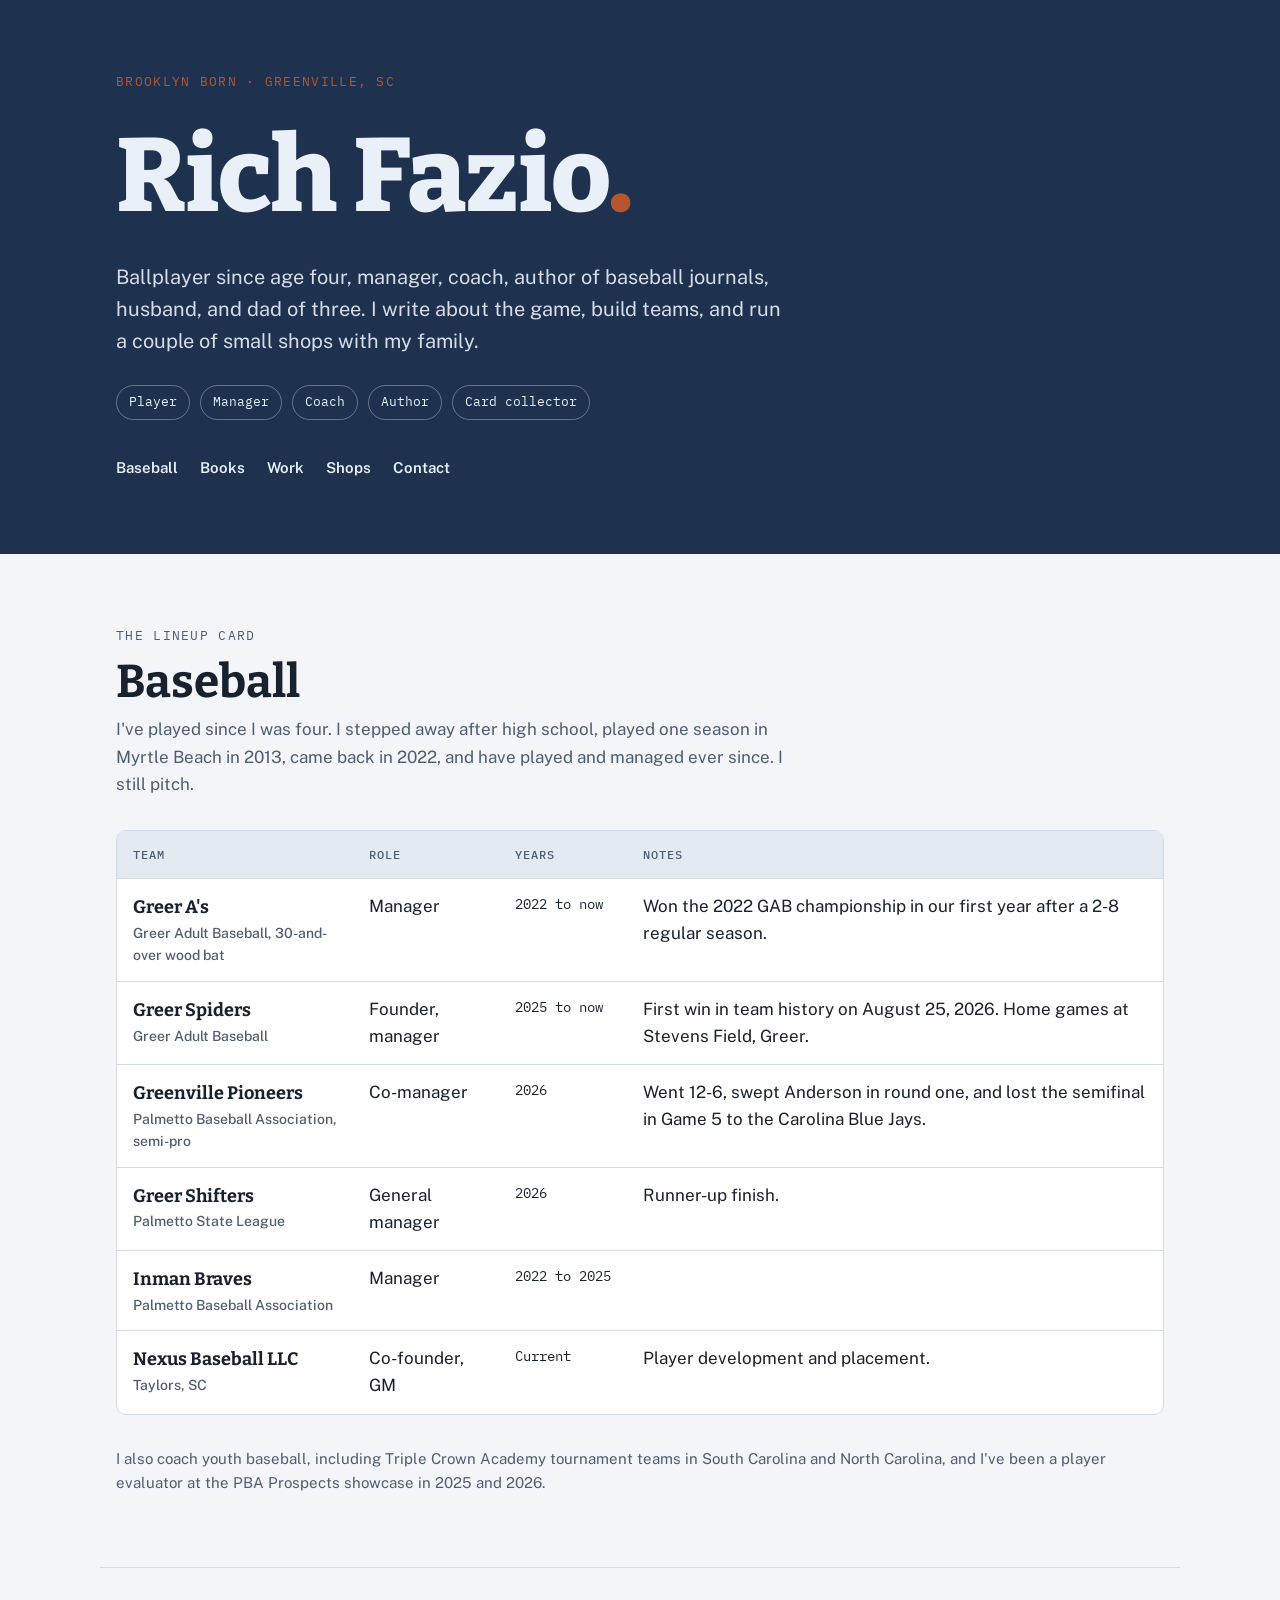
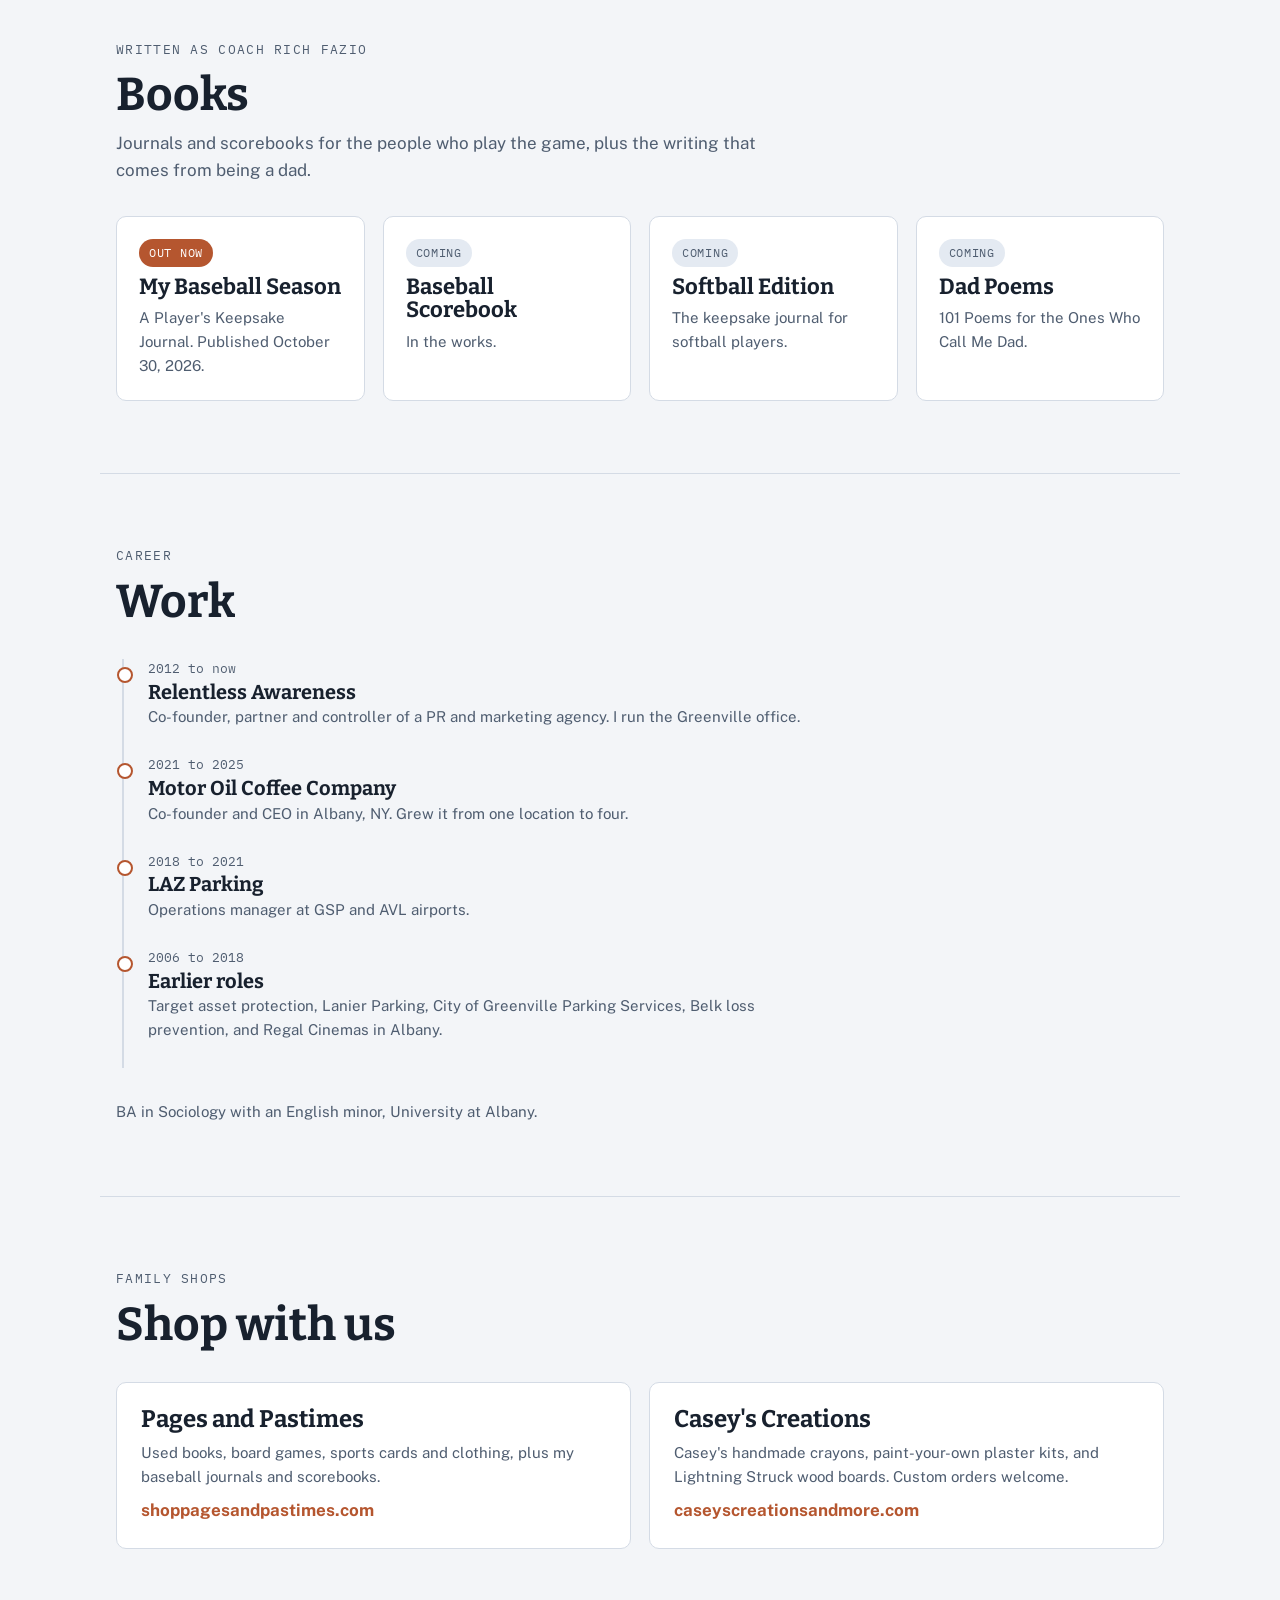
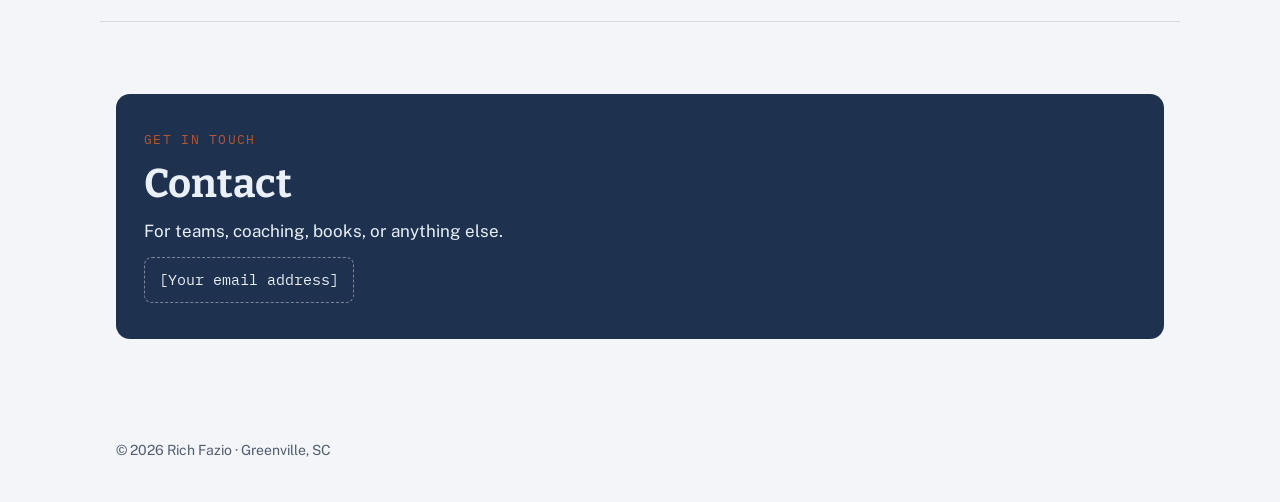
==== index.html @ 1ead285a "Add first draft of richfazio.com Co-Authored-By: Claude Opus 5.5 <noreply@anthropic.com> Claude-Sess" ====
<!doctype html>
<html lang="en">
<head>
<meta charset="utf-8">
<meta name="viewport" content="width=device-width, initial-scale=1, viewport-fit=cover">
<meta name="description" content="Rich Fazio: ballplayer, manager, coach and author of baseball journals in Greenville, SC.">
<title>Rich Fazio</title>
<link rel="preconnect" href="https://fonts.googleapis.com">
<link rel="preconnect" href="https://fonts.gstatic.com" crossorigin>
<link rel="stylesheet" href="https://fonts.googleapis.com/css2?family=Bitter:wght@600;700;800&family=Public+Sans:wght@400;500;600;700&family=IBM+Plex+Mono:wght@500&display=swap">
<style>
/* Layout: a ballpark scorebook. Slate-blue sheet, chalk lines, one clay accent like an infield. */
:root {
  --bg: #F3F5F8;
  --sheet: #FFFFFF;
  --ink: #18212E;
  --muted: #4F5D70;
  --line: #D4DBE5;
  --navy: #1E3250;
  --navy-ink: #EAF0F7;
  --accent: #B5562F;
  --accent-ink: #FFFFFF;
  --chip: #E4EAF2;
  --display: 'Bitter', Georgia, serif;
  --body: 'Public Sans', system-ui, sans-serif;
  --mono: 'IBM Plex Mono', ui-monospace, monospace;
}
@media (prefers-color-scheme: dark) {
  :root:not([data-theme="light"]) {
    --bg: #11161E; --sheet: #18202B; --ink: #E6ECF3; --muted: #A3B1C3; --line: #2C3848;
    --navy: #0C1420; --navy-ink: #E6ECF3; --accent: #D9774E; --accent-ink: #11161E; --chip: #222D3B;
    color-scheme: dark;
  }
}
:root[data-theme="dark"] {
  --bg: #11161E; --sheet: #18202B; --ink: #E6ECF3; --muted: #A3B1C3; --line: #2C3848;
  --navy: #0C1420; --navy-ink: #E6ECF3; --accent: #D9774E; --accent-ink: #11161E; --chip: #222D3B;
  color-scheme: dark;
}
* { box-sizing: border-box; }
body { background: var(--bg); color: var(--ink); font-family: var(--body); font-size: 17px; line-height: 1.6; }
a { color: inherit; }
a:focus-visible { outline: 3px solid var(--accent); outline-offset: 3px; border-radius: 4px; }
.wrap { max-width: 1080px; margin: 0 auto; padding-left: max(16px, env(safe-area-inset-left, 0px)); padding-right: max(16px, env(safe-area-inset-right, 0px)); }
h1, h2, h3 { font-family: var(--display); text-wrap: balance; margin: 0; line-height: 1.08; }
p { margin: 0; }
.eyebrow { font-family: var(--mono); font-size: 13px; letter-spacing: 0.1em; text-transform: uppercase; color: var(--accent); }

/* Hero */
.hero { background: var(--navy); color: var(--navy-ink); }
.hero .wrap { padding-block: 72px 64px; display: grid; gap: 28px; }
.hero h1 { font-size: clamp(52px, 10vw, 104px); font-weight: 800; letter-spacing: -0.01em; }
.hero h1 span { color: var(--accent); }
.hero .lead { font-size: 20px; max-width: 34em; opacity: 0.9; }
.tags { display: flex; flex-wrap: wrap; gap: 10px; }
.tags span { font-family: var(--mono); font-size: 13px; padding: 6px 12px; border: 1px solid rgba(234,240,247,0.35); border-radius: 999px; }
nav.jump { display: flex; flex-wrap: wrap; gap: 8px 22px; font-weight: 600; font-size: 15px; }
nav.jump a { text-decoration: none; padding-block: 8px; border-bottom: 2px solid transparent; }
nav.jump a:hover { border-color: var(--accent); }

section.block .wrap { padding-block: 72px; display: grid; gap: 32px; }
section.block + section.block .wrap { border-top: 1px solid var(--line); }
.head { display: grid; gap: 10px; max-width: 40em; }
.head h2 { font-size: clamp(32px, 5vw, 46px); }
.head p { color: var(--muted); }

/* Scorebook table */
.book { overflow-x: auto; border: 1px solid var(--line); border-radius: 10px; background: var(--sheet); }
table { width: 100%; border-collapse: collapse; min-width: 560px; }
th, td { text-align: left; padding: 14px 16px; border-bottom: 1px solid var(--line); vertical-align: top; }
th { font-family: var(--mono); font-size: 12px; font-weight: 500; letter-spacing: 0.08em; text-transform: uppercase; color: var(--muted); background: var(--chip); }
tr:last-child td { border-bottom: 0; }
td.team { font-family: var(--display); font-weight: 700; font-size: 18px; }
td.team small { display: block; font-family: var(--body); font-weight: 500; font-size: 14px; color: var(--muted); }
td.yrs { font-family: var(--mono); font-size: 14px; white-space: nowrap; font-variant-numeric: tabular-nums; }
.note { font-size: 15px; color: var(--muted); }

/* Books */
.books { display: grid; grid-template-columns: repeat(auto-fit, minmax(240px, 1fr)); gap: 18px; }
.bk { background: var(--sheet); border: 1px solid var(--line); border-radius: 10px; padding: 22px; display: grid; gap: 8px; align-content: start; }
.bk h3 { font-size: 22px; }
.status { justify-self: start; font-family: var(--mono); font-size: 12px; letter-spacing: 0.06em; text-transform: uppercase; padding: 4px 10px; border-radius: 999px; background: var(--chip); color: var(--muted); }
.status.out { background: var(--accent); color: var(--accent-ink); }
.bk p { color: var(--muted); font-size: 15px; }

/* Work */
.timeline { display: grid; gap: 0; border-left: 2px solid var(--line); margin-left: 6px; }
.job { position: relative; padding: 0 0 26px 24px; display: grid; gap: 2px; }
.job::before { content: ""; position: absolute; left: -7px; top: 8px; width: 12px; height: 12px; border-radius: 50%; background: var(--sheet); border: 2px solid var(--accent); }
.job .when { font-family: var(--mono); font-size: 13px; color: var(--muted); font-variant-numeric: tabular-nums; }
.job h3 { font-size: 20px; }
.job p { color: var(--muted); font-size: 15px; max-width: 46em; }

/* Shops */
.shops { display: grid; grid-template-columns: repeat(auto-fit, minmax(260px, 1fr)); gap: 18px; }
.shop { display: grid; gap: 8px; text-decoration: none; background: var(--sheet); border: 1px solid var(--line); border-radius: 10px; padding: 24px; transition: border-color .2s, transform .2s; }
.shop:hover { border-color: var(--accent); transform: translateY(-2px); }
.shop h3 { font-size: 24px; }
.shop p { color: var(--muted); font-size: 15px; }
.shop .go { font-weight: 700; color: var(--accent); }

/* Contact */
.contact { background: var(--navy); color: var(--navy-ink); border-radius: 14px; padding: 36px 28px; display: grid; gap: 12px; }
.contact h2 { font-size: clamp(28px, 4.4vw, 40px); }
.placeholder { font-family: var(--mono); font-size: 15px; padding: 10px 14px; border: 1px dashed rgba(234,240,247,0.45); border-radius: 8px; justify-self: start; }
footer .wrap { padding-block: 28px 40px; font-size: 14px; color: var(--muted); }
@media (prefers-reduced-motion: reduce) { * { transition: none !important; } }
</style>
<style>body{margin:0}</style>
</head>
<body>

<header class="hero">
  <div class="wrap">
    <p class="eyebrow">Brooklyn born · Greenville, SC</p>
    <h1>Rich Fazio<span>.</span></h1>
    <p class="lead">Ballplayer since age four, manager, coach, author of baseball journals, husband, and dad of three. I write about the game, build teams, and run a couple of small shops with my family.</p>
    <div class="tags">
      <span>Player</span><span>Manager</span><span>Coach</span><span>Author</span><span>Card collector</span>
    </div>
    <nav class="jump" aria-label="Sections">
      <a href="#baseball">Baseball</a>
      <a href="#books">Books</a>
      <a href="#work">Work</a>
      <a href="#shops">Shops</a>
      <a href="#contact">Contact</a>
    </nav>
  </div>
</header>

<main>
  <section class="block" id="baseball">
    <div class="wrap">
      <div class="head">
        <p class="eyebrow">The lineup card</p>
        <h2>Baseball</h2>
        <p>I've played since I was four. I stepped away after high school, played one season in Myrtle Beach in 2013, came back in 2022, and have played and managed ever since. I still pitch.</p>
      </div>
      <div class="book">
        <table>
          <thead>
            <tr><th scope="col">Team</th><th scope="col">Role</th><th scope="col">Years</th><th scope="col">Notes</th></tr>
          </thead>
          <tbody>
            <tr><td class="team">Greer A's<small>Greer Adult Baseball, 30-and-over wood bat</small></td><td>Manager</td><td class="yrs">2022 to now</td><td>Won the 2022 GAB championship in our first year after a 2-8 regular season.</td></tr>
            <tr><td class="team">Greer Spiders<small>Greer Adult Baseball</small></td><td>Founder, manager</td><td class="yrs">2025 to now</td><td>First win in team history on August 25, 2026. Home games at Stevens Field, Greer.</td></tr>
            <tr><td class="team">Greenville Pioneers<small>Palmetto Baseball Association, semi-pro</small></td><td>Co-manager</td><td class="yrs">2026</td><td>Went 12-6, swept Anderson in round one, and lost the semifinal in Game 5 to the Carolina Blue Jays.</td></tr>
            <tr><td class="team">Greer Shifters<small>Palmetto State League</small></td><td>General manager</td><td class="yrs">2026</td><td>Runner-up finish.</td></tr>
            <tr><td class="team">Inman Braves<small>Palmetto Baseball Association</small></td><td>Manager</td><td class="yrs">2022 to 2025</td><td></td></tr>
            <tr><td class="team">Nexus Baseball LLC<small>Taylors, SC</small></td><td>Co-founder, GM</td><td class="yrs">Current</td><td>Player development and placement.</td></tr>
          </tbody>
        </table>
      </div>
      <p class="note">I also coach youth baseball, including Triple Crown Academy tournament teams in South Carolina and North Carolina, and I've been a player evaluator at the PBA Prospects showcase in 2025 and 2026.</p>
    </div>
  </section>

  <section class="block" id="books">
    <div class="wrap">
      <div class="head">
        <p class="eyebrow">Written as Coach Rich Fazio</p>
        <h2>Books</h2>
        <p>Journals and scorebooks for the people who play the game, plus the writing that comes from being a dad.</p>
      </div>
      <div class="books">
        <article class="bk"><span class="status out">Out now</span><h3>My Baseball Season</h3><p>A Player's Keepsake Journal. Published October 30, 2026.</p></article>
        <article class="bk"><span class="status">Coming</span><h3>Baseball Scorebook</h3><p>In the works.</p></article>
        <article class="bk"><span class="status">Coming</span><h3>Softball Edition</h3><p>The keepsake journal for softball players.</p></article>
        <article class="bk"><span class="status">Coming</span><h3>Dad Poems</h3><p>101 Poems for the Ones Who Call Me Dad.</p></article>
      </div>
    </div>
  </section>

  <section class="block" id="work">
    <div class="wrap">
      <div class="head">
        <p class="eyebrow">Career</p>
        <h2>Work</h2>
      </div>
      <div class="timeline">
        <div class="job"><span class="when">2012 to now</span><h3>Relentless Awareness</h3><p>Co-founder, partner and controller of a PR and marketing agency. I run the Greenville office.</p></div>
        <div class="job"><span class="when">2021 to 2025</span><h3>Motor Oil Coffee Company</h3><p>Co-founder and CEO in Albany, NY. Grew it from one location to four.</p></div>
        <div class="job"><span class="when">2018 to 2021</span><h3>LAZ Parking</h3><p>Operations manager at GSP and AVL airports.</p></div>
        <div class="job"><span class="when">2006 to 2018</span><h3>Earlier roles</h3><p>Target asset protection, Lanier Parking, City of Greenville Parking Services, Belk loss prevention, and Regal Cinemas in Albany.</p></div>
      </div>
      <p class="note">BA in Sociology with an English minor, University at Albany.</p>
    </div>
  </section>

  <section class="block" id="shops">
    <div class="wrap">
      <div class="head">
        <p class="eyebrow">Family shops</p>
        <h2>Shop with us</h2>
      </div>
      <div class="shops">
        <a class="shop" href="https://shoppagesandpastimes.com"><h3>Pages and Pastimes</h3><p>Used books, board games, sports cards and clothing, plus my baseball journals and scorebooks.</p><span class="go">shoppagesandpastimes.com</span></a>
        <a class="shop" href="https://caseyscreationsandmore.com"><h3>Casey's Creations</h3><p>Casey's handmade crayons, paint-your-own plaster kits, and Lightning Struck wood boards. Custom orders welcome.</p><span class="go">caseyscreationsandmore.com</span></a>
      </div>
    </div>
  </section>

  <section class="block" id="contact">
    <div class="wrap">
      <div class="contact">
        <p class="eyebrow">Get in touch</p>
        <h2>Contact</h2>
        <p>For teams, coaching, books, or anything else.</p>
        <p class="placeholder">[Your email address]</p>
      </div>
    </div>
  </section>
</main>

<footer><div class="wrap">© 2026 Rich Fazio · Greenville, SC</div></footer>
</body>
</html>
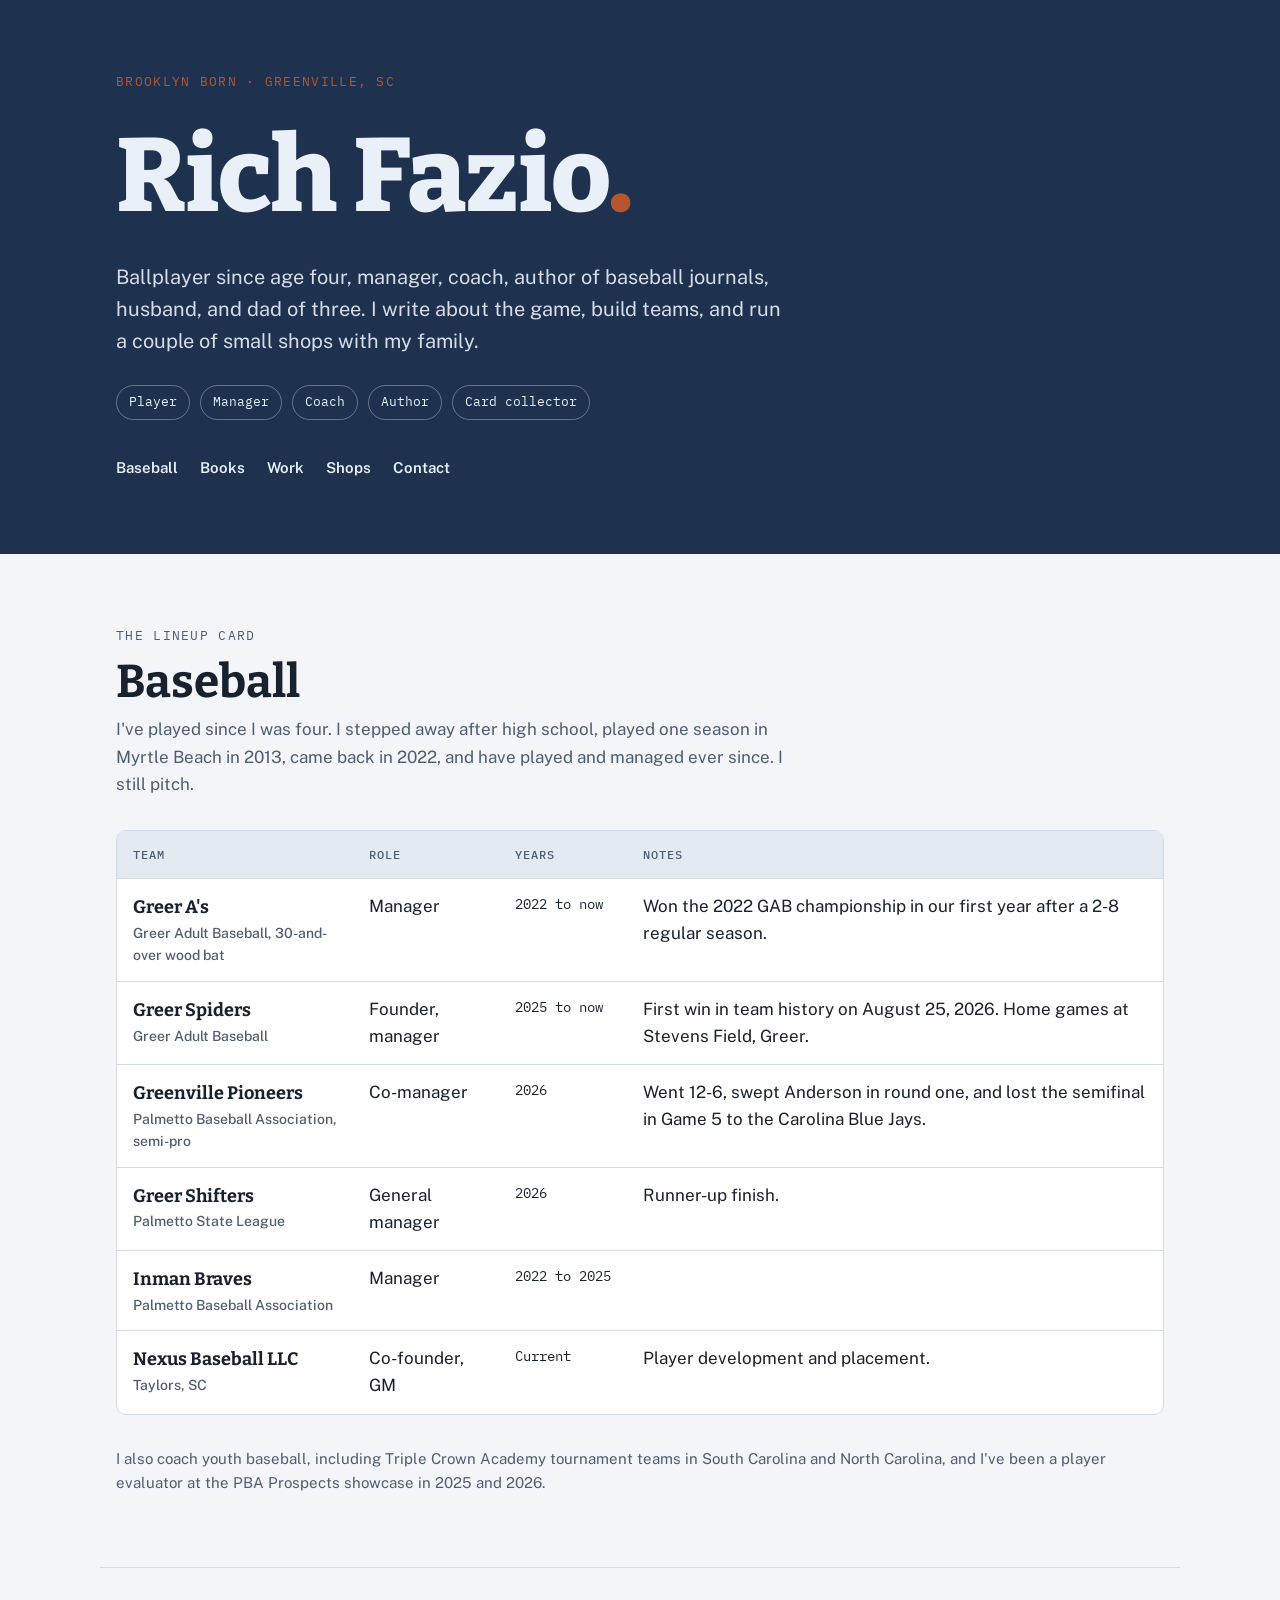
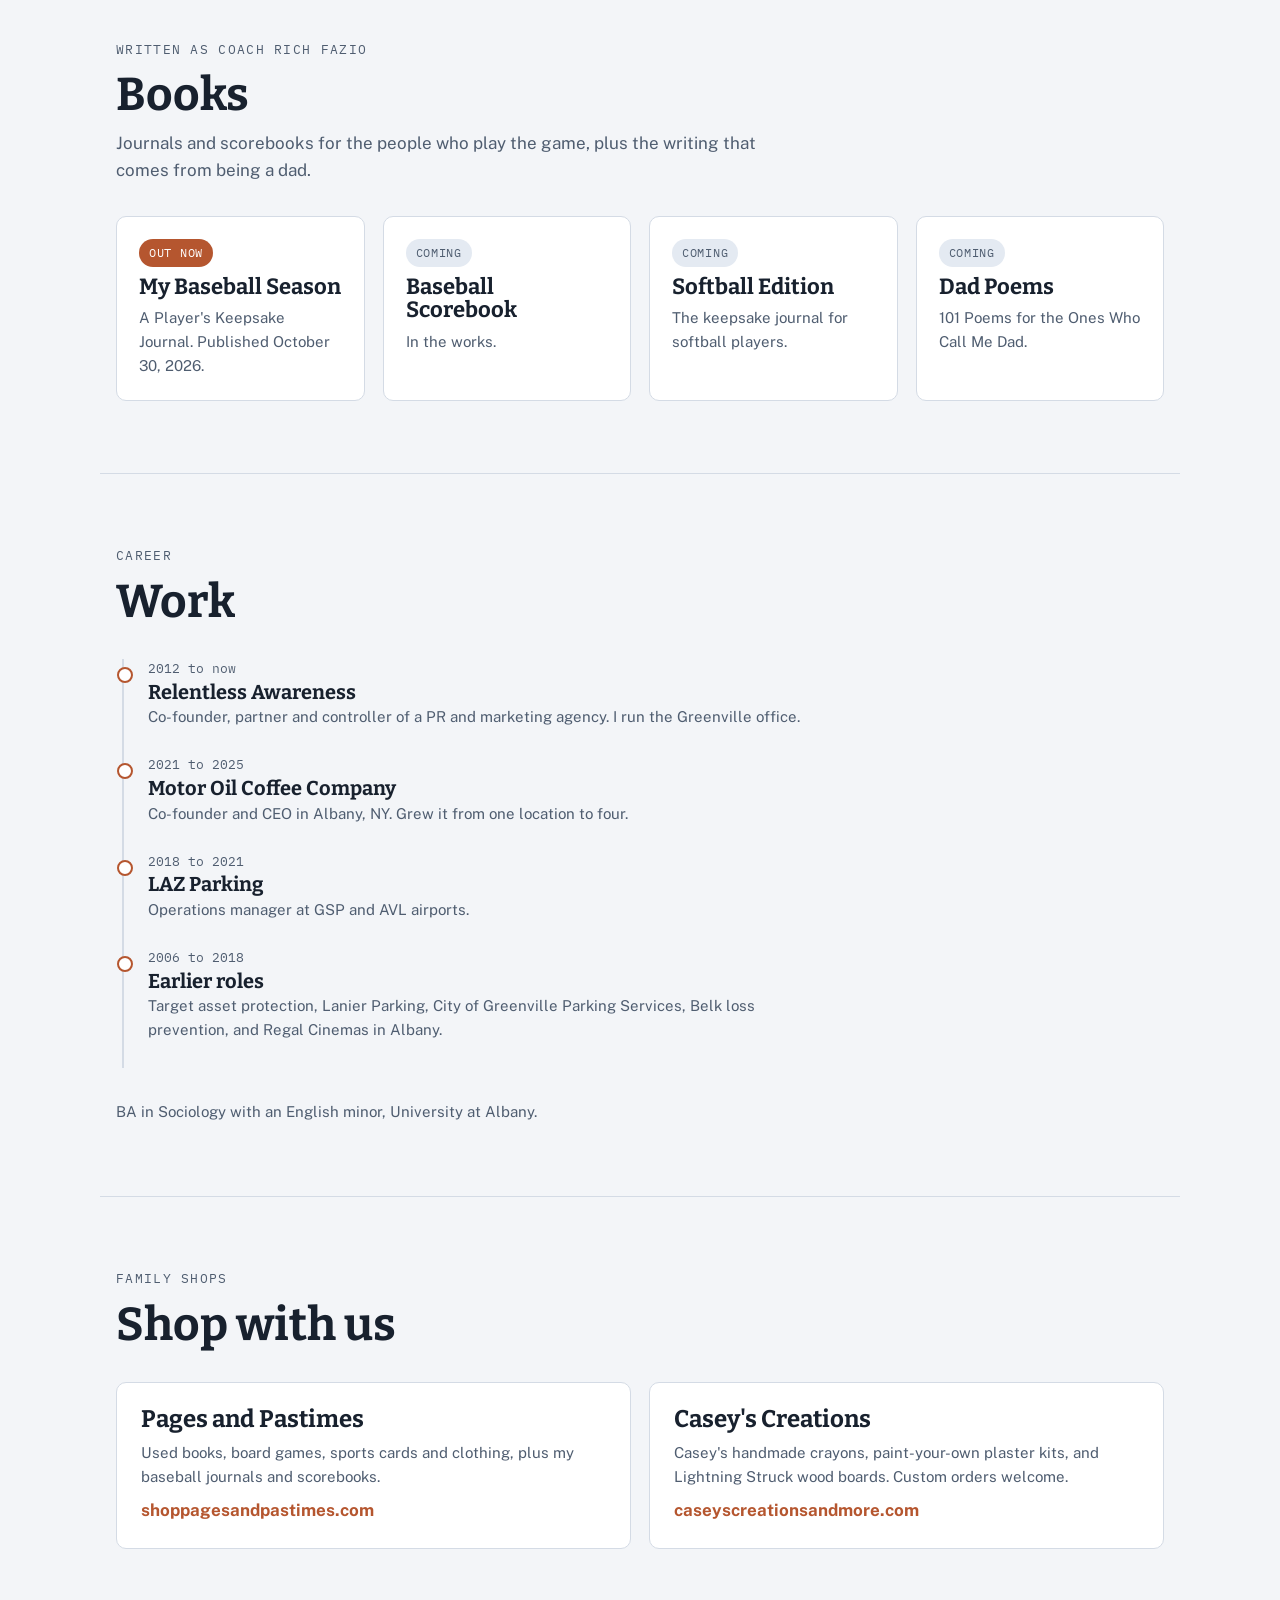
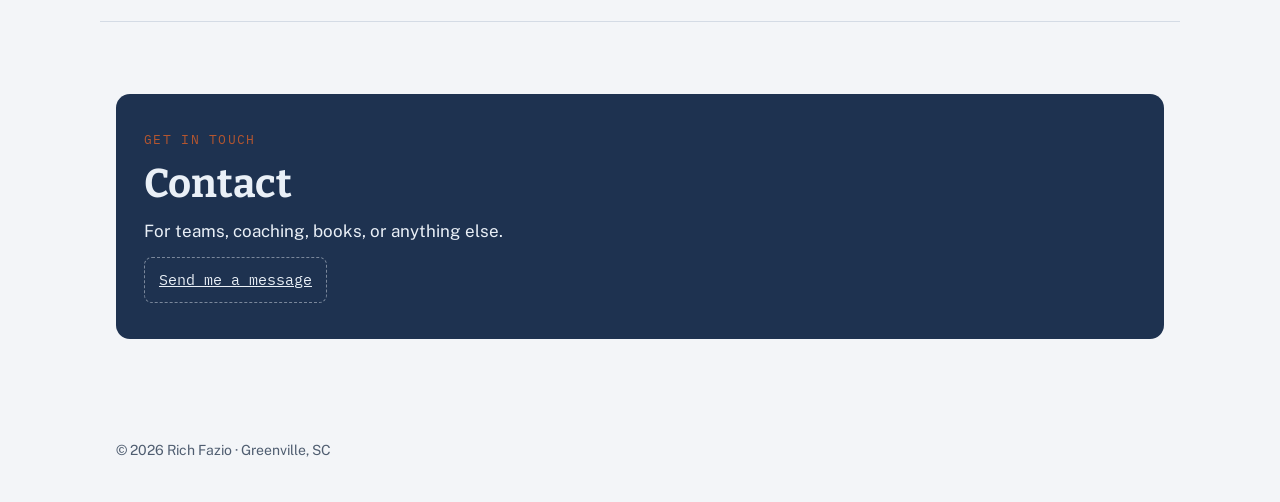
==== commit b71c6e1f: "Point contact section to message form Co-Authored-By: Claude Opus 5.5 <noreply@anthropic.com> Claude" ====
--- a/index.html
+++ b/index.html
@@ -206,7 +206,7 @@
         <p class="eyebrow">Get in touch</p>
         <h2>Contact</h2>
         <p>For teams, coaching, books, or anything else.</p>
-        <p class="placeholder">[Your email address]</p>
+        <a class="placeholder" href="https://shoppagesandpastimes.com/pages/contact">Send me a message</a>
       </div>
     </div>
   </section>
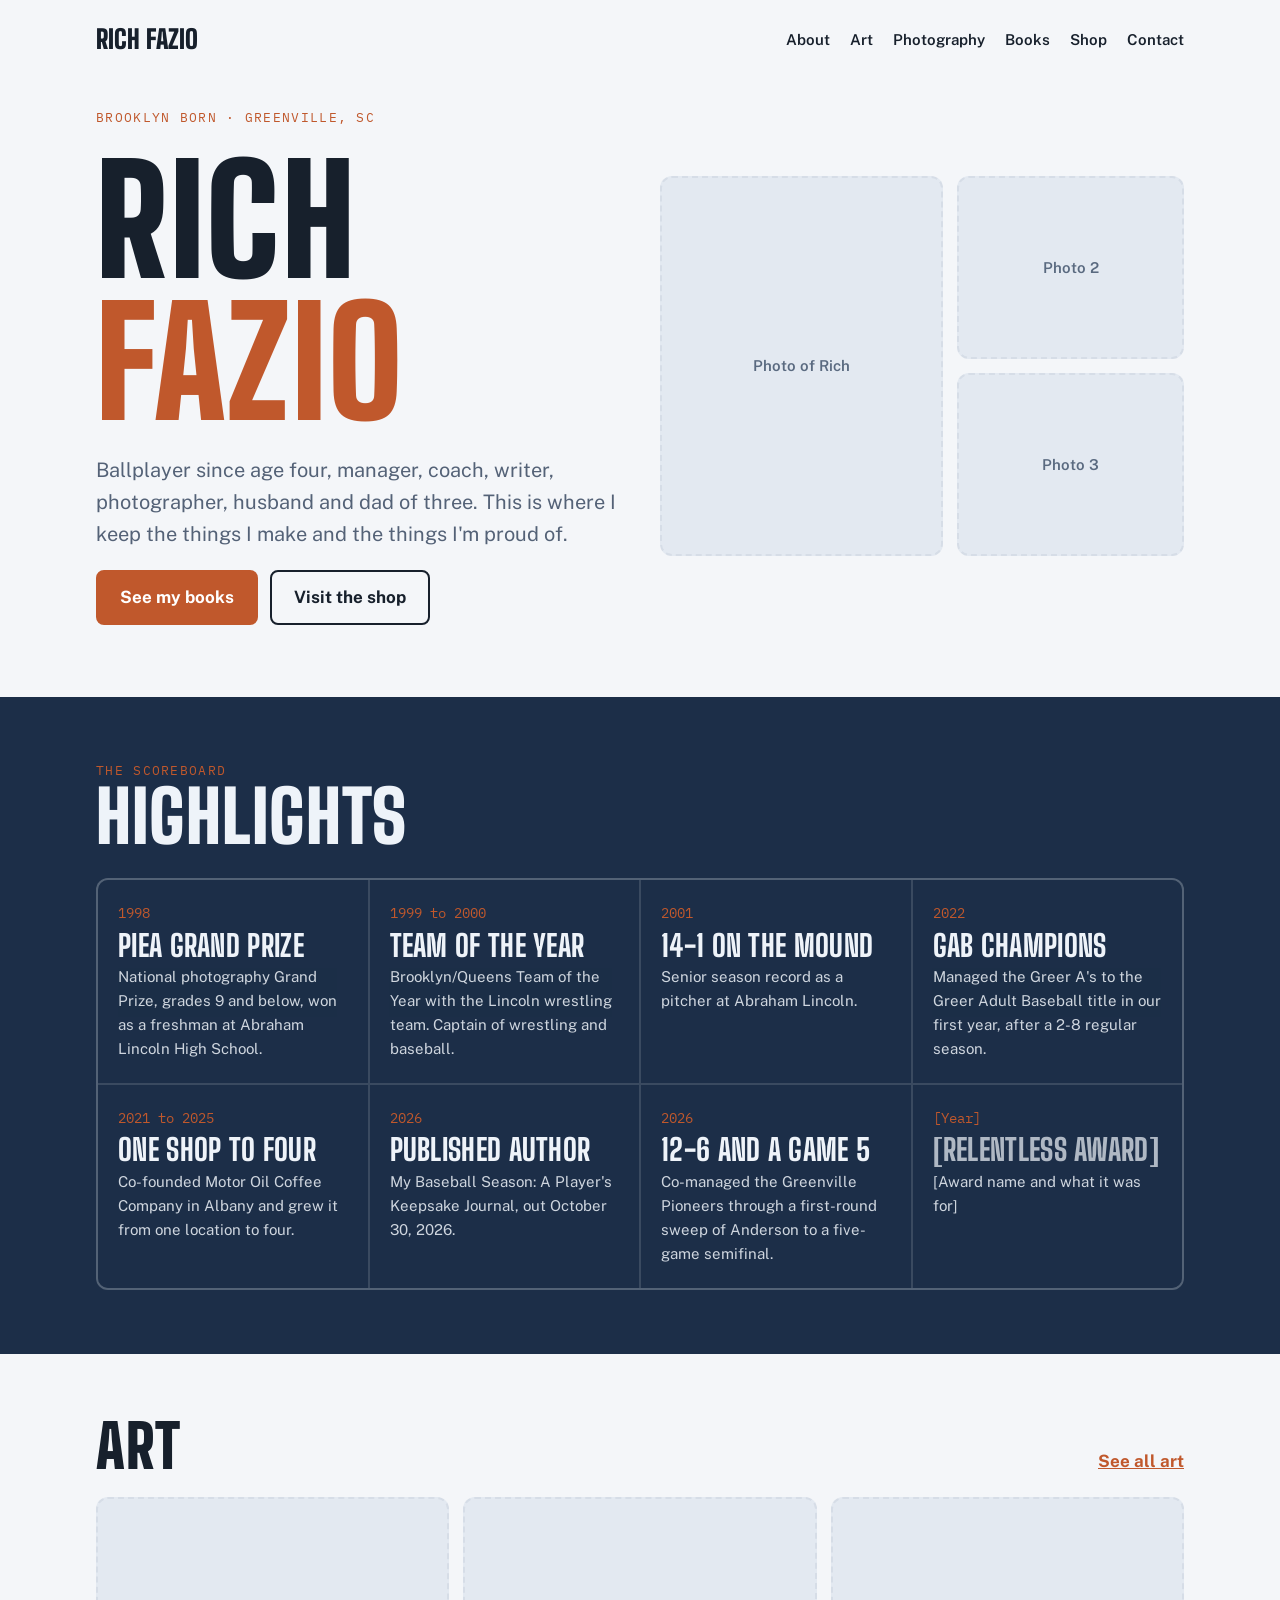
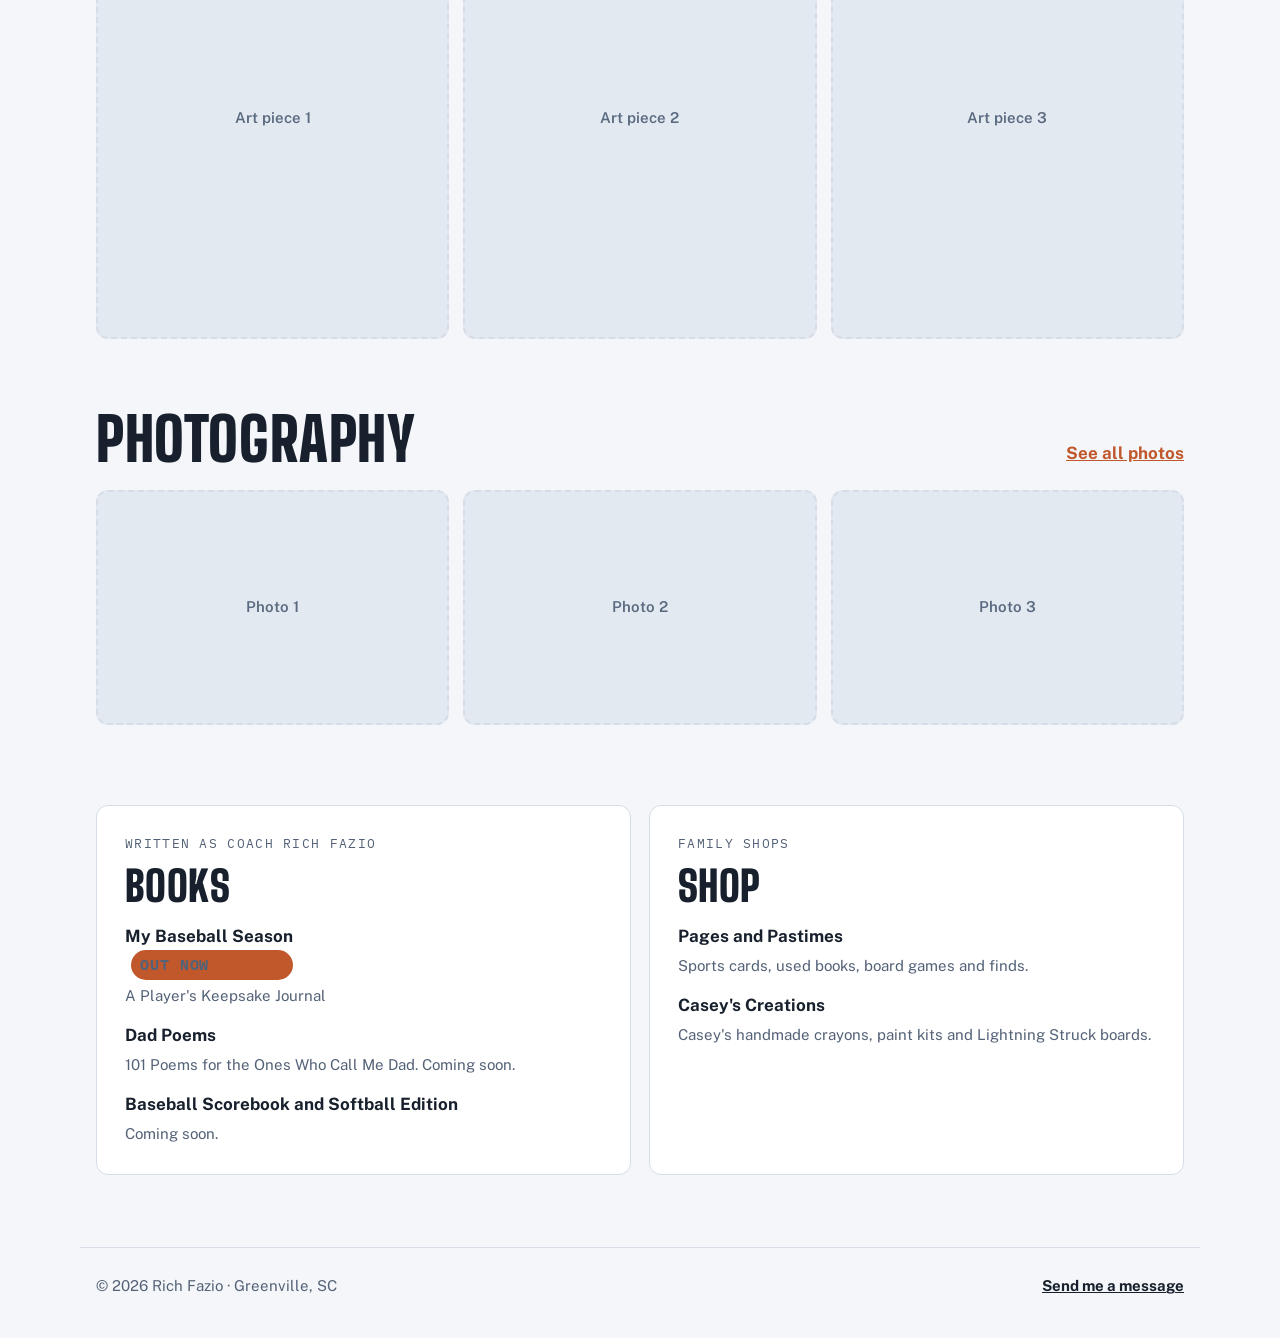
==== commit a48b8bb5: "Redesign homepage around photos, highlights and galleries Co-Authored-By: Claude Opus 5.5 <noreply@a" ====
--- a/index.html
+++ b/index.html
@@ -3,215 +3,212 @@
 <head>
 <meta charset="utf-8">
 <meta name="viewport" content="width=device-width, initial-scale=1, viewport-fit=cover">
-<meta name="description" content="Rich Fazio: ballplayer, manager, coach and author of baseball journals in Greenville, SC.">
+<meta name="description" content="Rich Fazio: ballplayer, manager, coach, writer and photographer in Greenville, SC.">
 <title>Rich Fazio</title>
 <link rel="preconnect" href="https://fonts.googleapis.com">
 <link rel="preconnect" href="https://fonts.gstatic.com" crossorigin>
-<link rel="stylesheet" href="https://fonts.googleapis.com/css2?family=Bitter:wght@600;700;800&family=Public+Sans:wght@400;500;600;700&family=IBM+Plex+Mono:wght@500&display=swap">
+<link rel="stylesheet" href="https://fonts.googleapis.com/css2?family=Big+Shoulders+Display:wght@700;800;900&family=Public+Sans:wght@400;500;600;700&family=IBM+Plex+Mono:wght@500&display=swap">
 <style>
-/* Layout: a ballpark scorebook. Slate-blue sheet, chalk lines, one clay accent like an infield. */
+/* Layout: photo-first landing. A loose wall of pictures, then a ballpark scoreboard of highlights. */
 :root {
-  --bg: #F3F5F8;
-  --sheet: #FFFFFF;
-  --ink: #18212E;
-  --muted: #4F5D70;
-  --line: #D4DBE5;
-  --navy: #1E3250;
-  --navy-ink: #EAF0F7;
-  --accent: #B5562F;
+  --bg: #F4F6F9;
+  --paper: #FFFFFF;
+  --ink: #17202C;
+  --muted: #546277;
+  --line: #D6DDE7;
+  --slot: #E3E9F1;
+  --slot-ink: #5A6A80;
+  --board: #1C2E48;
+  --board-ink: #EEF3F9;
+  --accent: #C0582C;
   --accent-ink: #FFFFFF;
-  --chip: #E4EAF2;
-  --display: 'Bitter', Georgia, serif;
+  --display: 'Big Shoulders Display', 'Arial Narrow', sans-serif;
   --body: 'Public Sans', system-ui, sans-serif;
   --mono: 'IBM Plex Mono', ui-monospace, monospace;
 }
 @media (prefers-color-scheme: dark) {
   :root:not([data-theme="light"]) {
-    --bg: #11161E; --sheet: #18202B; --ink: #E6ECF3; --muted: #A3B1C3; --line: #2C3848;
-    --navy: #0C1420; --navy-ink: #E6ECF3; --accent: #D9774E; --accent-ink: #11161E; --chip: #222D3B;
+    --bg: #10151C; --paper: #171F29; --ink: #E7EDF4; --muted: #A4B2C4; --line: #2A3646;
+    --slot: #1E2835; --slot-ink: #94A4B9; --board: #0B121C; --board-ink: #E7EDF4; --accent: #DD7A4F; --accent-ink: #10151C;
     color-scheme: dark;
   }
 }
 :root[data-theme="dark"] {
-  --bg: #11161E; --sheet: #18202B; --ink: #E6ECF3; --muted: #A3B1C3; --line: #2C3848;
-  --navy: #0C1420; --navy-ink: #E6ECF3; --accent: #D9774E; --accent-ink: #11161E; --chip: #222D3B;
+  --bg: #10151C; --paper: #171F29; --ink: #E7EDF4; --muted: #A4B2C4; --line: #2A3646;
+  --slot: #1E2835; --slot-ink: #94A4B9; --board: #0B121C; --board-ink: #E7EDF4; --accent: #DD7A4F; --accent-ink: #10151C;
   color-scheme: dark;
 }
 * { box-sizing: border-box; }
 body { background: var(--bg); color: var(--ink); font-family: var(--body); font-size: 17px; line-height: 1.6; }
 a { color: inherit; }
 a:focus-visible { outline: 3px solid var(--accent); outline-offset: 3px; border-radius: 4px; }
-.wrap { max-width: 1080px; margin: 0 auto; padding-left: max(16px, env(safe-area-inset-left, 0px)); padding-right: max(16px, env(safe-area-inset-right, 0px)); }
-h1, h2, h3 { font-family: var(--display); text-wrap: balance; margin: 0; line-height: 1.08; }
+.wrap { max-width: 1120px; margin: 0 auto; padding-left: max(16px, env(safe-area-inset-left, 0px)); padding-right: max(16px, env(safe-area-inset-right, 0px)); }
+h1, h2, h3 { margin: 0; font-family: var(--display); text-transform: uppercase; letter-spacing: 0.01em; line-height: 0.95; text-wrap: balance; }
 p { margin: 0; }
-.eyebrow { font-family: var(--mono); font-size: 13px; letter-spacing: 0.1em; text-transform: uppercase; color: var(--accent); }
+.label { font-family: var(--mono); font-size: 13px; letter-spacing: 0.1em; text-transform: uppercase; color: var(--accent); }
+
+/* Top bar */
+.top .wrap { display: flex; flex-wrap: wrap; align-items: center; justify-content: space-between; gap: 12px 24px; padding-block: 18px; }
+.mark { font-family: var(--display); font-weight: 900; font-size: 26px; text-transform: uppercase; text-decoration: none; }
+.top nav { display: flex; flex-wrap: wrap; gap: 4px 20px; font-weight: 600; font-size: 15px; }
+.top nav a { text-decoration: none; padding-block: 10px; }
+.top nav a:hover { color: var(--accent); }
 
 /* Hero */
-.hero { background: var(--navy); color: var(--navy-ink); }
-.hero .wrap { padding-block: 72px 64px; display: grid; gap: 28px; }
-.hero h1 { font-size: clamp(52px, 10vw, 104px); font-weight: 800; letter-spacing: -0.01em; }
-.hero h1 span { color: var(--accent); }
-.hero .lead { font-size: 20px; max-width: 34em; opacity: 0.9; }
-.tags { display: flex; flex-wrap: wrap; gap: 10px; }
-.tags span { font-family: var(--mono); font-size: 13px; padding: 6px 12px; border: 1px solid rgba(234,240,247,0.35); border-radius: 999px; }
-nav.jump { display: flex; flex-wrap: wrap; gap: 8px 22px; font-weight: 600; font-size: 15px; }
-nav.jump a { text-decoration: none; padding-block: 8px; border-bottom: 2px solid transparent; }
-nav.jump a:hover { border-color: var(--accent); }
-
-section.block .wrap { padding-block: 72px; display: grid; gap: 32px; }
-section.block + section.block .wrap { border-top: 1px solid var(--line); }
-.head { display: grid; gap: 10px; max-width: 40em; }
-.head h2 { font-size: clamp(32px, 5vw, 46px); }
-.head p { color: var(--muted); }
-
-/* Scorebook table */
-.book { overflow-x: auto; border: 1px solid var(--line); border-radius: 10px; background: var(--sheet); }
-table { width: 100%; border-collapse: collapse; min-width: 560px; }
-th, td { text-align: left; padding: 14px 16px; border-bottom: 1px solid var(--line); vertical-align: top; }
-th { font-family: var(--mono); font-size: 12px; font-weight: 500; letter-spacing: 0.08em; text-transform: uppercase; color: var(--muted); background: var(--chip); }
-tr:last-child td { border-bottom: 0; }
-td.team { font-family: var(--display); font-weight: 700; font-size: 18px; }
-td.team small { display: block; font-family: var(--body); font-weight: 500; font-size: 14px; color: var(--muted); }
-td.yrs { font-family: var(--mono); font-size: 14px; white-space: nowrap; font-variant-numeric: tabular-nums; }
-.note { font-size: 15px; color: var(--muted); }
-
-/* Books */
-.books { display: grid; grid-template-columns: repeat(auto-fit, minmax(240px, 1fr)); gap: 18px; }
-.bk { background: var(--sheet); border: 1px solid var(--line); border-radius: 10px; padding: 22px; display: grid; gap: 8px; align-content: start; }
-.bk h3 { font-size: 22px; }
-.status { justify-self: start; font-family: var(--mono); font-size: 12px; letter-spacing: 0.06em; text-transform: uppercase; padding: 4px 10px; border-radius: 999px; background: var(--chip); color: var(--muted); }
-.status.out { background: var(--accent); color: var(--accent-ink); }
-.bk p { color: var(--muted); font-size: 15px; }
-
-/* Work */
-.timeline { display: grid; gap: 0; border-left: 2px solid var(--line); margin-left: 6px; }
-.job { position: relative; padding: 0 0 26px 24px; display: grid; gap: 2px; }
-.job::before { content: ""; position: absolute; left: -7px; top: 8px; width: 12px; height: 12px; border-radius: 50%; background: var(--sheet); border: 2px solid var(--accent); }
-.job .when { font-family: var(--mono); font-size: 13px; color: var(--muted); font-variant-numeric: tabular-nums; }
-.job h3 { font-size: 20px; }
-.job p { color: var(--muted); font-size: 15px; max-width: 46em; }
-
-/* Shops */
-.shops { display: grid; grid-template-columns: repeat(auto-fit, minmax(260px, 1fr)); gap: 18px; }
-.shop { display: grid; gap: 8px; text-decoration: none; background: var(--sheet); border: 1px solid var(--line); border-radius: 10px; padding: 24px; transition: border-color .2s, transform .2s; }
-.shop:hover { border-color: var(--accent); transform: translateY(-2px); }
-.shop h3 { font-size: 24px; }
-.shop p { color: var(--muted); font-size: 15px; }
-.shop .go { font-weight: 700; color: var(--accent); }
-
-/* Contact */
-.contact { background: var(--navy); color: var(--navy-ink); border-radius: 14px; padding: 36px 28px; display: grid; gap: 12px; }
-.contact h2 { font-size: clamp(28px, 4.4vw, 40px); }
-.placeholder { font-family: var(--mono); font-size: 15px; padding: 10px 14px; border: 1px dashed rgba(234,240,247,0.45); border-radius: 8px; justify-self: start; }
-footer .wrap { padding-block: 28px 40px; font-size: 14px; color: var(--muted); }
-@media (prefers-reduced-motion: reduce) { * { transition: none !important; } }
+.hero .wrap { display: grid; grid-template-columns: repeat(auto-fit, minmax(300px, 1fr)); gap: 40px; align-items: center; padding-block: 28px 72px; }
+.hero-text { display: grid; gap: 20px; min-width: 0; }
+.hero h1 { font-size: clamp(76px, 14vw, 150px); font-weight: 900; }
+.hero h1 span { display: block; color: var(--accent); }
+.hero .lead { font-size: 20px; color: var(--muted); max-width: 30em; }
+.btns { display: flex; flex-wrap: wrap; gap: 12px; }
+.btn { display: inline-block; text-decoration: none; font-weight: 700; padding: 14px 24px; border-radius: 8px; background: var(--accent); color: var(--accent-ink); }
+.btn.alt { background: transparent; color: var(--ink); border: 2px solid var(--ink); padding: 12px 22px; }
+.wall { display: grid; grid-template-columns: 1.25fr 1fr; grid-template-rows: 1fr 1fr; gap: 14px; min-width: 0; }
+.slot { background: var(--slot); color: var(--slot-ink); border: 2px dashed var(--line); border-radius: 12px; display: grid; place-items: center; text-align: center; padding: 16px; font-weight: 600; font-size: 15px; min-height: 160px; }
+.wall .main { grid-row: span 2; min-height: 380px; }
+
+/* Highlights scoreboard */
+.board { background: var(--board); color: var(--board-ink); }
+.board .wrap { padding-block: 64px; display: grid; gap: 28px; }
+.board h2 { font-size: clamp(44px, 7vw, 72px); font-weight: 900; }
+.feats { display: grid; grid-template-columns: repeat(auto-fit, minmax(240px, 1fr)); gap: 2px; background: rgba(238,243,249,0.14); border: 2px solid rgba(238,243,249,0.14); border-radius: 12px; overflow: hidden; }
+.feat { background: var(--board); padding: 22px 20px; display: grid; gap: 6px; align-content: start; }
+.feat .yr { font-family: var(--mono); font-size: 14px; color: var(--accent); font-variant-numeric: tabular-nums; }
+.feat h3 { font-size: 30px; font-weight: 800; }
+.feat p { font-size: 15px; opacity: 0.85; }
+.feat.todo h3 { opacity: 0.7; }
+
+/* Galleries */
+section.gal .wrap { padding-block: 64px 8px; display: grid; gap: 22px; }
+.gal-head { display: flex; flex-wrap: wrap; justify-content: space-between; align-items: flex-end; gap: 10px; }
+.gal-head h2 { font-size: clamp(40px, 6vw, 60px); font-weight: 900; }
+.gal-head a { font-weight: 700; color: var(--accent); }
+.row3 { display: grid; grid-template-columns: repeat(auto-fit, minmax(220px, 1fr)); gap: 14px; }
+.row3 .slot { aspect-ratio: 4 / 5; max-width: 100%; min-height: 0; }
+.row3.wide .slot { aspect-ratio: 3 / 2; }
+
+/* Books + shops */
+.split .wrap { padding-block: 72px; display: grid; grid-template-columns: repeat(auto-fit, minmax(300px, 1fr)); gap: 18px; }
+.panel { background: var(--paper); border: 1px solid var(--line); border-radius: 12px; padding: 28px; display: grid; gap: 12px; align-content: start; }
+.panel h2 { font-size: 42px; font-weight: 900; }
+.panel p { color: var(--muted); }
+.panel ul { margin: 0; padding: 0; list-style: none; display: grid; gap: 10px; }
+.panel li a { font-weight: 700; text-decoration: none; display: inline-block; padding-block: 4px; }
+.panel li a:hover { color: var(--accent); }
+.panel li span { display: block; font-size: 15px; color: var(--muted); }
+.out { font-family: var(--mono); font-size: 12px; letter-spacing: 0.06em; text-transform: uppercase; padding: 3px 9px; border-radius: 999px; background: var(--accent); color: var(--accent-ink); margin-left: 6px; vertical-align: 2px; }
+
+footer .wrap { border-top: 1px solid var(--line); padding-block: 26px 40px; display: flex; flex-wrap: wrap; justify-content: space-between; gap: 12px; font-size: 15px; color: var(--muted); }
+footer a { font-weight: 700; color: var(--ink); }
+@media (max-width: 560px) { .wall { grid-template-columns: 1fr 1fr; } .wall .main { grid-column: span 2; grid-row: auto; min-height: 300px; } }
 </style>
 <style>body{margin:0}</style>
 </head>
 <body>
 
-<header class="hero">
+<header class="top">
   <div class="wrap">
-    <p class="eyebrow">Brooklyn born · Greenville, SC</p>
-    <h1>Rich Fazio<span>.</span></h1>
-    <p class="lead">Ballplayer since age four, manager, coach, author of baseball journals, husband, and dad of three. I write about the game, build teams, and run a couple of small shops with my family.</p>
-    <div class="tags">
-      <span>Player</span><span>Manager</span><span>Coach</span><span>Author</span><span>Card collector</span>
-    </div>
-    <nav class="jump" aria-label="Sections">
-      <a href="#baseball">Baseball</a>
+    <a class="mark" href="#">Rich Fazio</a>
+    <nav aria-label="Main">
+      <a href="#about">About</a>
+      <a href="#art">Art</a>
+      <a href="#photos">Photography</a>
       <a href="#books">Books</a>
-      <a href="#work">Work</a>
-      <a href="#shops">Shops</a>
-      <a href="#contact">Contact</a>
+      <a href="#shop">Shop</a>
+      <a href="https://shoppagesandpastimes.com/pages/contact">Contact</a>
     </nav>
   </div>
 </header>
 
 <main>
-  <section class="block" id="baseball">
-    <div class="wrap">
-      <div class="head">
-        <p class="eyebrow">The lineup card</p>
-        <h2>Baseball</h2>
-        <p>I've played since I was four. I stepped away after high school, played one season in Myrtle Beach in 2013, came back in 2022, and have played and managed ever since. I still pitch.</p>
-      </div>
-      <div class="book">
-        <table>
-          <thead>
-            <tr><th scope="col">Team</th><th scope="col">Role</th><th scope="col">Years</th><th scope="col">Notes</th></tr>
-          </thead>
-          <tbody>
-            <tr><td class="team">Greer A's<small>Greer Adult Baseball, 30-and-over wood bat</small></td><td>Manager</td><td class="yrs">2022 to now</td><td>Won the 2022 GAB championship in our first year after a 2-8 regular season.</td></tr>
-            <tr><td class="team">Greer Spiders<small>Greer Adult Baseball</small></td><td>Founder, manager</td><td class="yrs">2025 to now</td><td>First win in team history on August 25, 2026. Home games at Stevens Field, Greer.</td></tr>
-            <tr><td class="team">Greenville Pioneers<small>Palmetto Baseball Association, semi-pro</small></td><td>Co-manager</td><td class="yrs">2026</td><td>Went 12-6, swept Anderson in round one, and lost the semifinal in Game 5 to the Carolina Blue Jays.</td></tr>
-            <tr><td class="team">Greer Shifters<small>Palmetto State League</small></td><td>General manager</td><td class="yrs">2026</td><td>Runner-up finish.</td></tr>
-            <tr><td class="team">Inman Braves<small>Palmetto Baseball Association</small></td><td>Manager</td><td class="yrs">2022 to 2025</td><td></td></tr>
-            <tr><td class="team">Nexus Baseball LLC<small>Taylors, SC</small></td><td>Co-founder, GM</td><td class="yrs">Current</td><td>Player development and placement.</td></tr>
-          </tbody>
-        </table>
-      </div>
-      <p class="note">I also coach youth baseball, including Triple Crown Academy tournament teams in South Carolina and North Carolina, and I've been a player evaluator at the PBA Prospects showcase in 2025 and 2026.</p>
-    </div>
-  </section>
-
-  <section class="block" id="books">
-    <div class="wrap">
-      <div class="head">
-        <p class="eyebrow">Written as Coach Rich Fazio</p>
+  <section class="hero" id="about">
+    <div class="wrap">
+      <div class="hero-text">
+        <p class="label">Brooklyn born · Greenville, SC</p>
+        <h1>Rich <span>Fazio</span></h1>
+        <p class="lead">Ballplayer since age four, manager, coach, writer, photographer, husband and dad of three. This is where I keep the things I make and the things I'm proud of.</p>
+        <div class="btns">
+          <a class="btn" href="#books">See my books</a>
+          <a class="btn alt" href="#shop">Visit the shop</a>
+        </div>
+      </div>
+      <div class="wall">
+        <div class="slot main">Photo of Rich</div>
+        <div class="slot">Photo 2</div>
+        <div class="slot">Photo 3</div>
+      </div>
+    </div>
+  </section>
+
+  <section class="board">
+    <div class="wrap">
+      <div>
+        <p class="label">The scoreboard</p>
+        <h2>Highlights</h2>
+      </div>
+      <div class="feats">
+        <div class="feat"><span class="yr">1998</span><h3>PIEA Grand Prize</h3><p>National photography Grand Prize, grades 9 and below, won as a freshman at Abraham Lincoln High School.</p></div>
+        <div class="feat"><span class="yr">1999 to 2000</span><h3>Team of the Year</h3><p>Brooklyn/Queens Team of the Year with the Lincoln wrestling team. Captain of wrestling and baseball.</p></div>
+        <div class="feat"><span class="yr">2001</span><h3>14-1 on the mound</h3><p>Senior season record as a pitcher at Abraham Lincoln.</p></div>
+        <div class="feat"><span class="yr">2022</span><h3>GAB Champions</h3><p>Managed the Greer A's to the Greer Adult Baseball title in our first year, after a 2-8 regular season.</p></div>
+        <div class="feat"><span class="yr">2021 to 2025</span><h3>One shop to four</h3><p>Co-founded Motor Oil Coffee Company in Albany and grew it from one location to four.</p></div>
+        <div class="feat"><span class="yr">2026</span><h3>Published author</h3><p>My Baseball Season: A Player's Keepsake Journal, out October 30, 2026.</p></div>
+        <div class="feat"><span class="yr">2026</span><h3>12-6 and a Game 5</h3><p>Co-managed the Greenville Pioneers through a first-round sweep of Anderson to a five-game semifinal.</p></div>
+        <div class="feat todo"><span class="yr">[Year]</span><h3>[Relentless award]</h3><p>[Award name and what it was for]</p></div>
+      </div>
+    </div>
+  </section>
+
+  <section class="gal" id="art">
+    <div class="wrap">
+      <div class="gal-head"><h2>Art</h2><a href="#art">See all art</a></div>
+      <div class="row3">
+        <div class="slot">Art piece 1</div>
+        <div class="slot">Art piece 2</div>
+        <div class="slot">Art piece 3</div>
+      </div>
+    </div>
+  </section>
+
+  <section class="gal" id="photos">
+    <div class="wrap">
+      <div class="gal-head"><h2>Photography</h2><a href="#photos">See all photos</a></div>
+      <div class="row3 wide">
+        <div class="slot">Photo 1</div>
+        <div class="slot">Photo 2</div>
+        <div class="slot">Photo 3</div>
+      </div>
+    </div>
+  </section>
+
+  <section class="split">
+    <div class="wrap">
+      <div class="panel" id="books">
+        <p class="label">Written as Coach Rich Fazio</p>
         <h2>Books</h2>
-        <p>Journals and scorebooks for the people who play the game, plus the writing that comes from being a dad.</p>
-      </div>
-      <div class="books">
-        <article class="bk"><span class="status out">Out now</span><h3>My Baseball Season</h3><p>A Player's Keepsake Journal. Published October 30, 2026.</p></article>
-        <article class="bk"><span class="status">Coming</span><h3>Baseball Scorebook</h3><p>In the works.</p></article>
-        <article class="bk"><span class="status">Coming</span><h3>Softball Edition</h3><p>The keepsake journal for softball players.</p></article>
-        <article class="bk"><span class="status">Coming</span><h3>Dad Poems</h3><p>101 Poems for the Ones Who Call Me Dad.</p></article>
-      </div>
-    </div>
-  </section>
-
-  <section class="block" id="work">
-    <div class="wrap">
-      <div class="head">
-        <p class="eyebrow">Career</p>
-        <h2>Work</h2>
-      </div>
-      <div class="timeline">
-        <div class="job"><span class="when">2012 to now</span><h3>Relentless Awareness</h3><p>Co-founder, partner and controller of a PR and marketing agency. I run the Greenville office.</p></div>
-        <div class="job"><span class="when">2021 to 2025</span><h3>Motor Oil Coffee Company</h3><p>Co-founder and CEO in Albany, NY. Grew it from one location to four.</p></div>
-        <div class="job"><span class="when">2018 to 2021</span><h3>LAZ Parking</h3><p>Operations manager at GSP and AVL airports.</p></div>
-        <div class="job"><span class="when">2006 to 2018</span><h3>Earlier roles</h3><p>Target asset protection, Lanier Parking, City of Greenville Parking Services, Belk loss prevention, and Regal Cinemas in Albany.</p></div>
-      </div>
-      <p class="note">BA in Sociology with an English minor, University at Albany.</p>
-    </div>
-  </section>
-
-  <section class="block" id="shops">
-    <div class="wrap">
-      <div class="head">
-        <p class="eyebrow">Family shops</p>
-        <h2>Shop with us</h2>
-      </div>
-      <div class="shops">
-        <a class="shop" href="https://shoppagesandpastimes.com"><h3>Pages and Pastimes</h3><p>Used books, board games, sports cards and clothing, plus my baseball journals and scorebooks.</p><span class="go">shoppagesandpastimes.com</span></a>
-        <a class="shop" href="https://caseyscreationsandmore.com"><h3>Casey's Creations</h3><p>Casey's handmade crayons, paint-your-own plaster kits, and Lightning Struck wood boards. Custom orders welcome.</p><span class="go">caseyscreationsandmore.com</span></a>
-      </div>
-    </div>
-  </section>
-
-  <section class="block" id="contact">
-    <div class="wrap">
-      <div class="contact">
-        <p class="eyebrow">Get in touch</p>
-        <h2>Contact</h2>
-        <p>For teams, coaching, books, or anything else.</p>
-        <a class="placeholder" href="https://shoppagesandpastimes.com/pages/contact">Send me a message</a>
+        <ul>
+          <li><a href="#books">My Baseball Season <span class="out">Out now</span></a><span>A Player's Keepsake Journal</span></li>
+          <li><a href="#books">Dad Poems</a><span>101 Poems for the Ones Who Call Me Dad. Coming soon.</span></li>
+          <li><a href="#books">Baseball Scorebook and Softball Edition</a><span>Coming soon.</span></li>
+        </ul>
+      </div>
+      <div class="panel" id="shop">
+        <p class="label">Family shops</p>
+        <h2>Shop</h2>
+        <ul>
+          <li><a href="https://shoppagesandpastimes.com">Pages and Pastimes</a><span>Sports cards, used books, board games and finds.</span></li>
+          <li><a href="https://caseyscreationsandmore.com">Casey's Creations</a><span>Casey's handmade crayons, paint kits and Lightning Struck boards.</span></li>
+        </ul>
       </div>
     </div>
   </section>
 </main>
 
-<footer><div class="wrap">© 2026 Rich Fazio · Greenville, SC</div></footer>
+<footer>
+  <div class="wrap">
+    <span>© 2026 Rich Fazio · Greenville, SC</span>
+    <a href="https://shoppagesandpastimes.com/pages/contact">Send me a message</a>
+  </div>
+</footer>
 </body>
 </html>
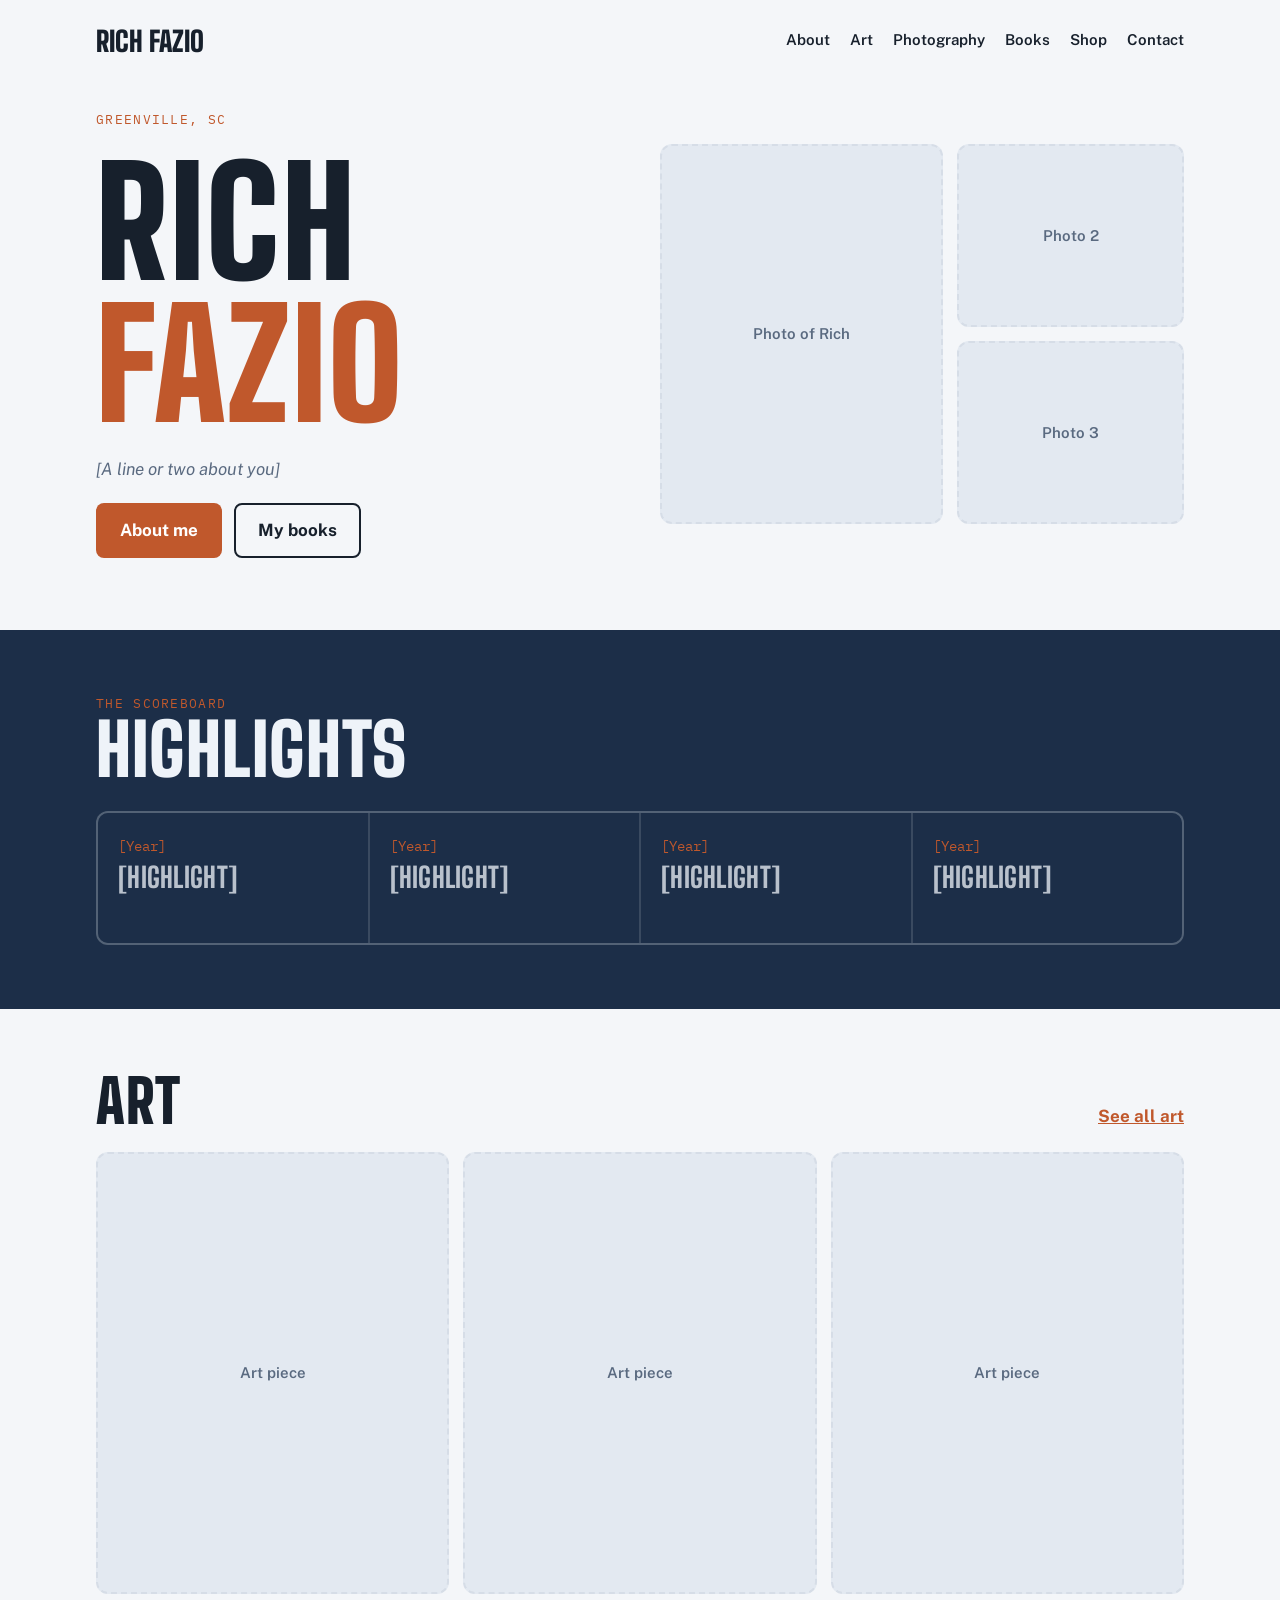
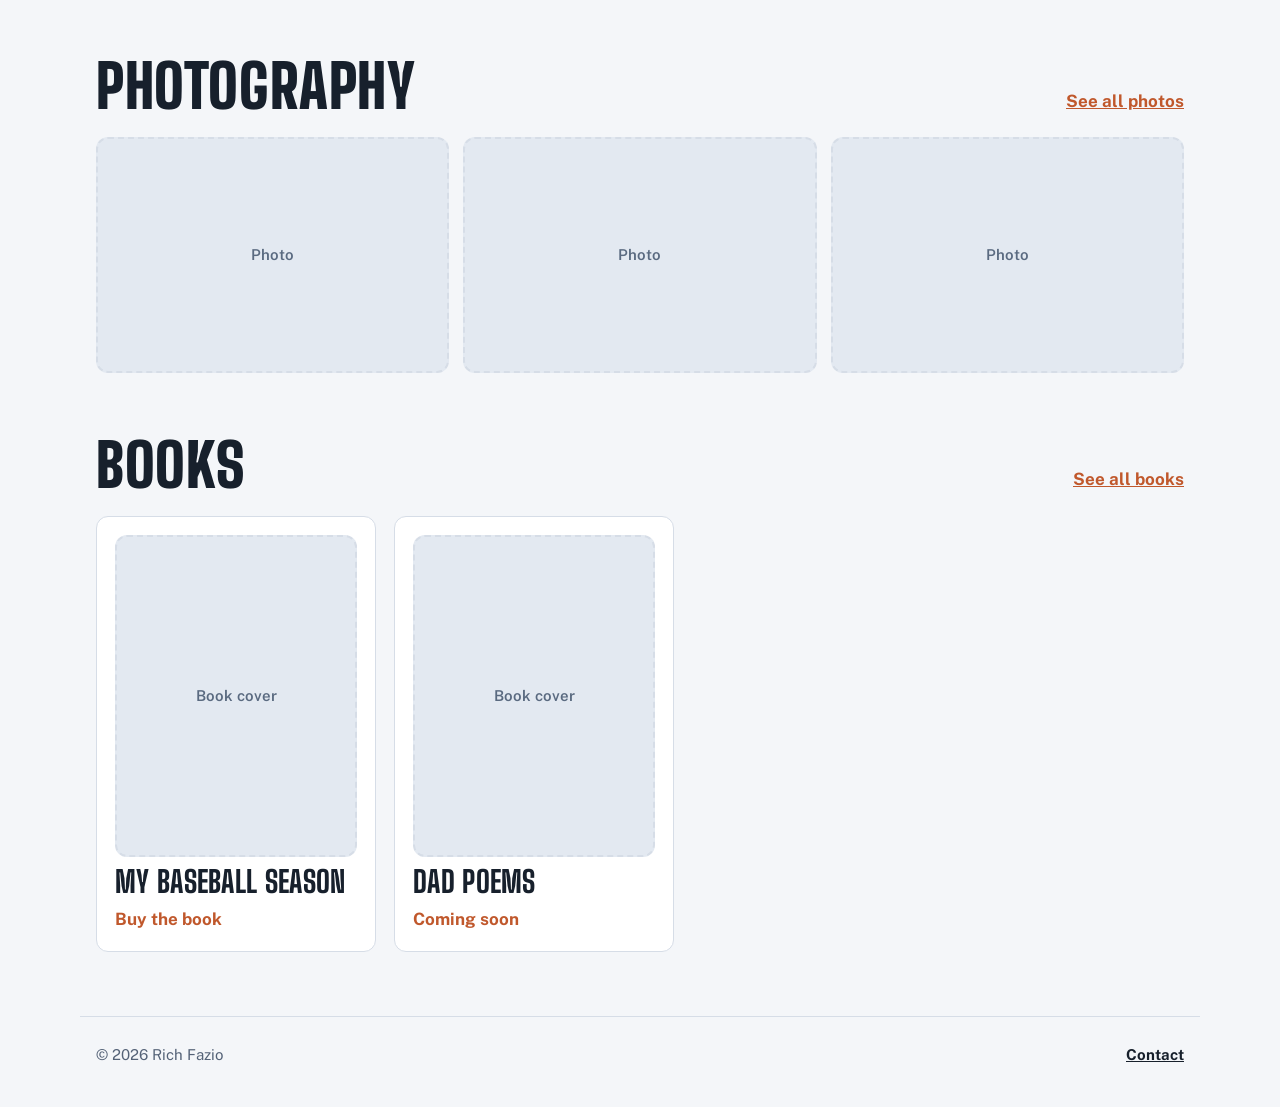
==== commit 4908a544: "Build out full site skeleton with placeholder copy Adds About, Art, Photography, Books, Shop and Con" ====
--- a/index.html
+++ b/index.html
@@ -3,140 +3,43 @@
 <head>
 <meta charset="utf-8">
 <meta name="viewport" content="width=device-width, initial-scale=1, viewport-fit=cover">
-<meta name="description" content="Rich Fazio: ballplayer, manager, coach, writer and photographer in Greenville, SC.">
 <title>Rich Fazio</title>
+<meta name="description" content="Rich Fazio, Greenville, SC.">
 <link rel="preconnect" href="https://fonts.googleapis.com">
 <link rel="preconnect" href="https://fonts.gstatic.com" crossorigin>
-<link rel="stylesheet" href="https://fonts.googleapis.com/css2?family=Big+Shoulders+Display:wght@700;800;900&family=Public+Sans:wght@400;500;600;700&family=IBM+Plex+Mono:wght@500&display=swap">
-<style>
-/* Layout: photo-first landing. A loose wall of pictures, then a ballpark scoreboard of highlights. */
-:root {
-  --bg: #F4F6F9;
-  --paper: #FFFFFF;
-  --ink: #17202C;
-  --muted: #546277;
-  --line: #D6DDE7;
-  --slot: #E3E9F1;
-  --slot-ink: #5A6A80;
-  --board: #1C2E48;
-  --board-ink: #EEF3F9;
-  --accent: #C0582C;
-  --accent-ink: #FFFFFF;
-  --display: 'Big Shoulders Display', 'Arial Narrow', sans-serif;
-  --body: 'Public Sans', system-ui, sans-serif;
-  --mono: 'IBM Plex Mono', ui-monospace, monospace;
-}
-@media (prefers-color-scheme: dark) {
-  :root:not([data-theme="light"]) {
-    --bg: #10151C; --paper: #171F29; --ink: #E7EDF4; --muted: #A4B2C4; --line: #2A3646;
-    --slot: #1E2835; --slot-ink: #94A4B9; --board: #0B121C; --board-ink: #E7EDF4; --accent: #DD7A4F; --accent-ink: #10151C;
-    color-scheme: dark;
-  }
-}
-:root[data-theme="dark"] {
-  --bg: #10151C; --paper: #171F29; --ink: #E7EDF4; --muted: #A4B2C4; --line: #2A3646;
-  --slot: #1E2835; --slot-ink: #94A4B9; --board: #0B121C; --board-ink: #E7EDF4; --accent: #DD7A4F; --accent-ink: #10151C;
-  color-scheme: dark;
-}
-* { box-sizing: border-box; }
-body { background: var(--bg); color: var(--ink); font-family: var(--body); font-size: 17px; line-height: 1.6; }
-a { color: inherit; }
-a:focus-visible { outline: 3px solid var(--accent); outline-offset: 3px; border-radius: 4px; }
-.wrap { max-width: 1120px; margin: 0 auto; padding-left: max(16px, env(safe-area-inset-left, 0px)); padding-right: max(16px, env(safe-area-inset-right, 0px)); }
-h1, h2, h3 { margin: 0; font-family: var(--display); text-transform: uppercase; letter-spacing: 0.01em; line-height: 0.95; text-wrap: balance; }
-p { margin: 0; }
-.label { font-family: var(--mono); font-size: 13px; letter-spacing: 0.1em; text-transform: uppercase; color: var(--accent); }
-
-/* Top bar */
-.top .wrap { display: flex; flex-wrap: wrap; align-items: center; justify-content: space-between; gap: 12px 24px; padding-block: 18px; }
-.mark { font-family: var(--display); font-weight: 900; font-size: 26px; text-transform: uppercase; text-decoration: none; }
-.top nav { display: flex; flex-wrap: wrap; gap: 4px 20px; font-weight: 600; font-size: 15px; }
-.top nav a { text-decoration: none; padding-block: 10px; }
-.top nav a:hover { color: var(--accent); }
-
-/* Hero */
-.hero .wrap { display: grid; grid-template-columns: repeat(auto-fit, minmax(300px, 1fr)); gap: 40px; align-items: center; padding-block: 28px 72px; }
-.hero-text { display: grid; gap: 20px; min-width: 0; }
-.hero h1 { font-size: clamp(76px, 14vw, 150px); font-weight: 900; }
-.hero h1 span { display: block; color: var(--accent); }
-.hero .lead { font-size: 20px; color: var(--muted); max-width: 30em; }
-.btns { display: flex; flex-wrap: wrap; gap: 12px; }
-.btn { display: inline-block; text-decoration: none; font-weight: 700; padding: 14px 24px; border-radius: 8px; background: var(--accent); color: var(--accent-ink); }
-.btn.alt { background: transparent; color: var(--ink); border: 2px solid var(--ink); padding: 12px 22px; }
-.wall { display: grid; grid-template-columns: 1.25fr 1fr; grid-template-rows: 1fr 1fr; gap: 14px; min-width: 0; }
-.slot { background: var(--slot); color: var(--slot-ink); border: 2px dashed var(--line); border-radius: 12px; display: grid; place-items: center; text-align: center; padding: 16px; font-weight: 600; font-size: 15px; min-height: 160px; }
-.wall .main { grid-row: span 2; min-height: 380px; }
-
-/* Highlights scoreboard */
-.board { background: var(--board); color: var(--board-ink); }
-.board .wrap { padding-block: 64px; display: grid; gap: 28px; }
-.board h2 { font-size: clamp(44px, 7vw, 72px); font-weight: 900; }
-.feats { display: grid; grid-template-columns: repeat(auto-fit, minmax(240px, 1fr)); gap: 2px; background: rgba(238,243,249,0.14); border: 2px solid rgba(238,243,249,0.14); border-radius: 12px; overflow: hidden; }
-.feat { background: var(--board); padding: 22px 20px; display: grid; gap: 6px; align-content: start; }
-.feat .yr { font-family: var(--mono); font-size: 14px; color: var(--accent); font-variant-numeric: tabular-nums; }
-.feat h3 { font-size: 30px; font-weight: 800; }
-.feat p { font-size: 15px; opacity: 0.85; }
-.feat.todo h3 { opacity: 0.7; }
-
-/* Galleries */
-section.gal .wrap { padding-block: 64px 8px; display: grid; gap: 22px; }
-.gal-head { display: flex; flex-wrap: wrap; justify-content: space-between; align-items: flex-end; gap: 10px; }
-.gal-head h2 { font-size: clamp(40px, 6vw, 60px); font-weight: 900; }
-.gal-head a { font-weight: 700; color: var(--accent); }
-.row3 { display: grid; grid-template-columns: repeat(auto-fit, minmax(220px, 1fr)); gap: 14px; }
-.row3 .slot { aspect-ratio: 4 / 5; max-width: 100%; min-height: 0; }
-.row3.wide .slot { aspect-ratio: 3 / 2; }
-
-/* Books + shops */
-.split .wrap { padding-block: 72px; display: grid; grid-template-columns: repeat(auto-fit, minmax(300px, 1fr)); gap: 18px; }
-.panel { background: var(--paper); border: 1px solid var(--line); border-radius: 12px; padding: 28px; display: grid; gap: 12px; align-content: start; }
-.panel h2 { font-size: 42px; font-weight: 900; }
-.panel p { color: var(--muted); }
-.panel ul { margin: 0; padding: 0; list-style: none; display: grid; gap: 10px; }
-.panel li a { font-weight: 700; text-decoration: none; display: inline-block; padding-block: 4px; }
-.panel li a:hover { color: var(--accent); }
-.panel li span { display: block; font-size: 15px; color: var(--muted); }
-.out { font-family: var(--mono); font-size: 12px; letter-spacing: 0.06em; text-transform: uppercase; padding: 3px 9px; border-radius: 999px; background: var(--accent); color: var(--accent-ink); margin-left: 6px; vertical-align: 2px; }
-
-footer .wrap { border-top: 1px solid var(--line); padding-block: 26px 40px; display: flex; flex-wrap: wrap; justify-content: space-between; gap: 12px; font-size: 15px; color: var(--muted); }
-footer a { font-weight: 700; color: var(--ink); }
-@media (max-width: 560px) { .wall { grid-template-columns: 1fr 1fr; } .wall .main { grid-column: span 2; grid-row: auto; min-height: 300px; } }
-</style>
-<style>body{margin:0}</style>
+<link rel="stylesheet" href="https://fonts.googleapis.com/css2?family=Big+Shoulders+Display:wght@700;800;900&family=Public+Sans:ital,wght@0,400;0,600;0,700;1,400&family=IBM+Plex+Mono:wght@500&display=swap">
+<link rel="stylesheet" href="styles.css">
 </head>
 <body>
-
 <header class="top">
   <div class="wrap">
-    <a class="mark" href="#">Rich Fazio</a>
+    <a class="mark" href="index.html">Rich Fazio</a>
     <nav aria-label="Main">
-      <a href="#about">About</a>
-      <a href="#art">Art</a>
-      <a href="#photos">Photography</a>
-      <a href="#books">Books</a>
-      <a href="#shop">Shop</a>
-      <a href="https://shoppagesandpastimes.com/pages/contact">Contact</a>
+      <a href="about.html">About</a>
+      <a href="art.html">Art</a>
+      <a href="photography.html">Photography</a>
+      <a href="books.html">Books</a>
+      <a href="shop.html">Shop</a>
+      <a href="contact.html">Contact</a>
     </nav>
   </div>
 </header>
 
 <main>
-  <section class="hero" id="about">
-    <div class="wrap">
-      <div class="hero-text">
-        <p class="label">Brooklyn born · Greenville, SC</p>
-        <h1>Rich <span>Fazio</span></h1>
-        <p class="lead">Ballplayer since age four, manager, coach, writer, photographer, husband and dad of three. This is where I keep the things I make and the things I'm proud of.</p>
-        <div class="btns">
-          <a class="btn" href="#books">See my books</a>
-          <a class="btn alt" href="#shop">Visit the shop</a>
-        </div>
+  <section class="wrap hero">
+    <div class="hero-text">
+      <p class="label">Greenville, SC</p>
+      <h1>Rich <span>Fazio</span></h1>
+      <p class="fill">[A line or two about you]</p>
+      <div class="btns">
+        <a class="btn" href="about.html">About me</a>
+        <a class="btn alt" href="books.html">My books</a>
       </div>
-      <div class="wall">
-        <div class="slot main">Photo of Rich</div>
-        <div class="slot">Photo 2</div>
-        <div class="slot">Photo 3</div>
-      </div>
+    </div>
+    <div class="wall">
+      <div class="slot main">Photo of Rich</div>
+      <div class="slot">Photo 2</div>
+      <div class="slot">Photo 3</div>
     </div>
   </section>
 
@@ -147,67 +50,45 @@
         <h2>Highlights</h2>
       </div>
       <div class="feats">
-        <div class="feat"><span class="yr">1998</span><h3>PIEA Grand Prize</h3><p>National photography Grand Prize, grades 9 and below, won as a freshman at Abraham Lincoln High School.</p></div>
-        <div class="feat"><span class="yr">1999 to 2000</span><h3>Team of the Year</h3><p>Brooklyn/Queens Team of the Year with the Lincoln wrestling team. Captain of wrestling and baseball.</p></div>
-        <div class="feat"><span class="yr">2001</span><h3>14-1 on the mound</h3><p>Senior season record as a pitcher at Abraham Lincoln.</p></div>
-        <div class="feat"><span class="yr">2022</span><h3>GAB Champions</h3><p>Managed the Greer A's to the Greer Adult Baseball title in our first year, after a 2-8 regular season.</p></div>
-        <div class="feat"><span class="yr">2021 to 2025</span><h3>One shop to four</h3><p>Co-founded Motor Oil Coffee Company in Albany and grew it from one location to four.</p></div>
-        <div class="feat"><span class="yr">2026</span><h3>Published author</h3><p>My Baseball Season: A Player's Keepsake Journal, out October 30, 2026.</p></div>
-        <div class="feat"><span class="yr">2026</span><h3>12-6 and a Game 5</h3><p>Co-managed the Greenville Pioneers through a first-round sweep of Anderson to a five-game semifinal.</p></div>
-        <div class="feat todo"><span class="yr">[Year]</span><h3>[Relentless award]</h3><p>[Award name and what it was for]</p></div>
+        <div class="feat"><span class="yr">[Year]</span><h3>[Highlight]</h3></div>
+        <div class="feat"><span class="yr">[Year]</span><h3>[Highlight]</h3></div>
+        <div class="feat"><span class="yr">[Year]</span><h3>[Highlight]</h3></div>
+        <div class="feat"><span class="yr">[Year]</span><h3>[Highlight]</h3></div>
       </div>
     </div>
   </section>
 
-  <section class="gal" id="art">
-    <div class="wrap">
-      <div class="gal-head"><h2>Art</h2><a href="#art">See all art</a></div>
-      <div class="row3">
-        <div class="slot">Art piece 1</div>
-        <div class="slot">Art piece 2</div>
-        <div class="slot">Art piece 3</div>
-      </div>
+  <section class="wrap section">
+    <div class="head"><h2>Art</h2><a href="art.html">See all art</a></div>
+    <div class="grid3">
+      <div class="slot">Art piece</div>
+      <div class="slot">Art piece</div>
+      <div class="slot">Art piece</div>
     </div>
   </section>
 
-  <section class="gal" id="photos">
-    <div class="wrap">
-      <div class="gal-head"><h2>Photography</h2><a href="#photos">See all photos</a></div>
-      <div class="row3 wide">
-        <div class="slot">Photo 1</div>
-        <div class="slot">Photo 2</div>
-        <div class="slot">Photo 3</div>
-      </div>
+  <section class="wrap section">
+    <div class="head"><h2>Photography</h2><a href="photography.html">See all photos</a></div>
+    <div class="grid3 wide">
+      <div class="slot">Photo</div>
+      <div class="slot">Photo</div>
+      <div class="slot">Photo</div>
     </div>
   </section>
 
-  <section class="split">
-    <div class="wrap">
-      <div class="panel" id="books">
-        <p class="label">Written as Coach Rich Fazio</p>
-        <h2>Books</h2>
-        <ul>
-          <li><a href="#books">My Baseball Season <span class="out">Out now</span></a><span>A Player's Keepsake Journal</span></li>
-          <li><a href="#books">Dad Poems</a><span>101 Poems for the Ones Who Call Me Dad. Coming soon.</span></li>
-          <li><a href="#books">Baseball Scorebook and Softball Edition</a><span>Coming soon.</span></li>
-        </ul>
-      </div>
-      <div class="panel" id="shop">
-        <p class="label">Family shops</p>
-        <h2>Shop</h2>
-        <ul>
-          <li><a href="https://shoppagesandpastimes.com">Pages and Pastimes</a><span>Sports cards, used books, board games and finds.</span></li>
-          <li><a href="https://caseyscreationsandmore.com">Casey's Creations</a><span>Casey's handmade crayons, paint kits and Lightning Struck boards.</span></li>
-        </ul>
-      </div>
+  <section class="wrap section">
+    <div class="head"><h2>Books</h2><a href="books.html">See all books</a></div>
+    <div class="cards narrow">
+      <a class="card" href="books.html"><div class="slot">Book cover</div><h3>My Baseball Season</h3><span class="go">Buy the book</span></a>
+      <a class="card" href="books.html"><div class="slot">Book cover</div><h3>Dad Poems</h3><span class="go">Coming soon</span></a>
     </div>
   </section>
 </main>
 
 <footer>
   <div class="wrap">
-    <span>© 2026 Rich Fazio · Greenville, SC</span>
-    <a href="https://shoppagesandpastimes.com/pages/contact">Send me a message</a>
+    <span>© 2026 Rich Fazio</span>
+    <a href="contact.html">Contact</a>
   </div>
 </footer>
 </body>
--- a/styles.css
+++ b/styles.css
@@ -0,0 +1,103 @@
+/* Rich Fazio: photo-first personal site. Slate-blue pages, ballpark scoreboard type, one clay accent. */
+:root {
+  --bg: #F4F6F9;
+  --paper: #FFFFFF;
+  --ink: #17202C;
+  --muted: #546277;
+  --line: #D6DDE7;
+  --slot: #E3E9F1;
+  --slot-ink: #5A6A80;
+  --board: #1C2E48;
+  --board-ink: #EEF3F9;
+  --accent: #C0582C;
+  --accent-ink: #FFFFFF;
+  --display: 'Big Shoulders Display', 'Arial Narrow', sans-serif;
+  --body: 'Public Sans', system-ui, sans-serif;
+  --mono: 'IBM Plex Mono', ui-monospace, monospace;
+}
+@media (prefers-color-scheme: dark) {
+  :root:not([data-theme="light"]) {
+    --bg: #10151C; --paper: #171F29; --ink: #E7EDF4; --muted: #A4B2C4; --line: #2A3646;
+    --slot: #1E2835; --slot-ink: #94A4B9; --board: #0B121C; --board-ink: #E7EDF4; --accent: #DD7A4F; --accent-ink: #10151C;
+    color-scheme: dark;
+  }
+}
+:root[data-theme="dark"] {
+  --bg: #10151C; --paper: #171F29; --ink: #E7EDF4; --muted: #A4B2C4; --line: #2A3646;
+  --slot: #1E2835; --slot-ink: #94A4B9; --board: #0B121C; --board-ink: #E7EDF4; --accent: #DD7A4F; --accent-ink: #10151C;
+  color-scheme: dark;
+}
+* { box-sizing: border-box; }
+body { margin: 0; background: var(--bg); color: var(--ink); font-family: var(--body); font-size: 17px; line-height: 1.6; }
+img { max-width: 100%; }
+a { color: inherit; }
+a:focus-visible { outline: 3px solid var(--accent); outline-offset: 3px; border-radius: 4px; }
+.wrap { max-width: 1120px; margin: 0 auto; padding-left: max(16px, env(safe-area-inset-left, 0px)); padding-right: max(16px, env(safe-area-inset-right, 0px)); }
+h1, h2, h3 { margin: 0; font-family: var(--display); text-transform: uppercase; letter-spacing: 0.01em; line-height: 0.95; text-wrap: balance; }
+p { margin: 0; }
+.label { font-family: var(--mono); font-size: 13px; letter-spacing: 0.1em; text-transform: uppercase; color: var(--accent); }
+.fill { color: var(--slot-ink); font-style: italic; }
+
+/* Header */
+.top .wrap { display: flex; flex-wrap: wrap; align-items: center; justify-content: space-between; gap: 8px 24px; padding-block: 18px; }
+.mark { font-family: var(--display); font-weight: 900; font-size: 28px; text-transform: uppercase; text-decoration: none; }
+.top nav { display: flex; flex-wrap: wrap; gap: 0 20px; font-weight: 600; font-size: 15px; }
+.top nav a { text-decoration: none; padding-block: 10px; border-bottom: 2px solid transparent; }
+.top nav a:hover, .top nav a[aria-current="page"] { border-color: var(--accent); }
+
+/* Shared pieces */
+.btns { display: flex; flex-wrap: wrap; gap: 12px; }
+.btn { display: inline-block; text-decoration: none; font-weight: 700; padding: 14px 24px; border-radius: 8px; background: var(--accent); color: var(--accent-ink); }
+.btn.alt { background: transparent; color: var(--ink); border: 2px solid var(--ink); padding: 12px 22px; }
+.slot { background: var(--slot); color: var(--slot-ink); border: 2px dashed var(--line); border-radius: 12px; display: grid; place-items: center; text-align: center; padding: 16px; font-weight: 600; font-size: 15px; min-height: 160px; }
+.section { padding-block: 64px; }
+.section + .section { padding-top: 0; }
+.head { display: flex; flex-wrap: wrap; justify-content: space-between; align-items: flex-end; gap: 10px; margin-bottom: 22px; }
+.head h2 { font-size: clamp(40px, 6vw, 60px); font-weight: 900; }
+.head a { font-weight: 700; color: var(--accent); }
+.page-title { padding-block: 40px 28px; display: grid; gap: 12px; }
+.page-title h1 { font-size: clamp(64px, 12vw, 120px); font-weight: 900; }
+
+/* Home hero */
+.hero { display: grid; grid-template-columns: repeat(auto-fit, minmax(300px, 1fr)); gap: 40px; align-items: center; padding-block: 28px 72px; }
+.hero-text { display: grid; gap: 20px; min-width: 0; }
+.hero h1 { font-size: clamp(76px, 14vw, 150px); font-weight: 900; }
+.hero h1 span { display: block; color: var(--accent); }
+.wall { display: grid; grid-template-columns: 1.25fr 1fr; grid-template-rows: 1fr 1fr; gap: 14px; min-width: 0; }
+.wall .main { grid-row: span 2; min-height: 380px; }
+@media (max-width: 560px) { .wall { grid-template-columns: 1fr 1fr; } .wall .main { grid-column: span 2; grid-row: auto; min-height: 300px; } }
+
+/* Scoreboard */
+.board { background: var(--board); color: var(--board-ink); }
+.board .wrap { padding-block: 64px; display: grid; gap: 28px; }
+.board h2 { font-size: clamp(44px, 7vw, 72px); font-weight: 900; }
+.feats { display: grid; grid-template-columns: repeat(auto-fit, minmax(220px, 1fr)); gap: 2px; background: var(--line); border: 2px solid var(--line); border-radius: 12px; overflow: hidden; }
+.board .feats { background: rgba(238,243,249,0.14); border-color: rgba(238,243,249,0.14); }
+.feat { background: var(--board); padding: 22px 20px; display: grid; gap: 6px; align-content: start; min-height: 130px; }
+.feat .yr { font-family: var(--mono); font-size: 14px; color: var(--accent); }
+.feat h3 { font-size: 28px; font-weight: 800; opacity: 0.75; }
+
+/* Grids */
+.grid3 { display: grid; grid-template-columns: repeat(auto-fit, minmax(220px, 1fr)); gap: 14px; }
+.grid3 .slot { aspect-ratio: 4 / 5; min-height: 0; }
+.grid3.wide .slot { aspect-ratio: 3 / 2; }
+.cards { display: grid; grid-template-columns: repeat(auto-fit, minmax(260px, 1fr)); gap: 18px; }
+.cards.narrow { grid-template-columns: repeat(auto-fill, minmax(220px, 280px)); }
+.card { background: var(--paper); border: 1px solid var(--line); border-radius: 12px; padding: 18px; display: grid; gap: 10px; align-content: start; text-decoration: none; }
+.card .slot { aspect-ratio: 3 / 4; min-height: 0; }
+.card.shop .slot { aspect-ratio: 3 / 2; }
+.card h3 { font-size: 30px; font-weight: 800; }
+.card .go { font-weight: 700; color: var(--accent); }
+a.card:hover { border-color: var(--accent); }
+
+/* About */
+.about { display: grid; grid-template-columns: repeat(auto-fit, minmax(280px, 1fr)); gap: 36px; align-items: start; }
+.about .slot { aspect-ratio: 4 / 5; min-height: 0; }
+.prose { display: grid; gap: 16px; max-width: 40em; min-width: 0; }
+
+/* Contact */
+.contact { background: var(--paper); border: 1px solid var(--line); border-radius: 12px; padding: 32px 24px; display: grid; gap: 16px; justify-items: start; max-width: 640px; }
+
+footer .wrap { border-top: 1px solid var(--line); padding-block: 26px 40px; display: flex; flex-wrap: wrap; justify-content: space-between; gap: 12px; font-size: 15px; color: var(--muted); }
+footer a { font-weight: 700; color: var(--ink); }
+@media (prefers-reduced-motion: reduce) { * { transition: none !important; } }
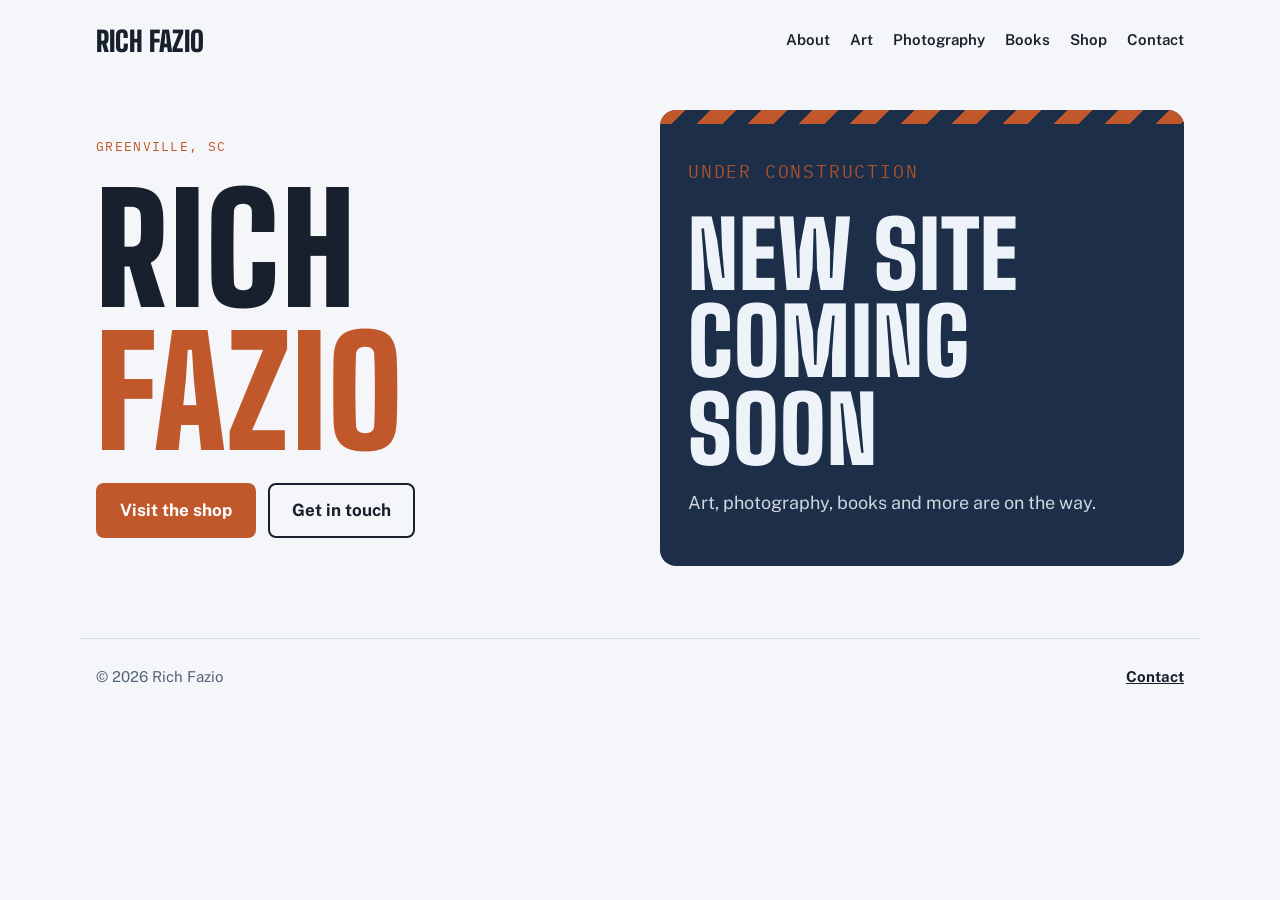
==== commit 8331fef2: "Show under construction screens on unfinished pages Co-Authored-By: Claude Opus 5.5 <noreply@anthrop" ====
--- a/index.html
+++ b/index.html
@@ -30,57 +30,15 @@
     <div class="hero-text">
       <p class="label">Greenville, SC</p>
       <h1>Rich <span>Fazio</span></h1>
-      <p class="fill">[A line or two about you]</p>
       <div class="btns">
-        <a class="btn" href="about.html">About me</a>
-        <a class="btn alt" href="books.html">My books</a>
+        <a class="btn" href="shop.html">Visit the shop</a>
+        <a class="btn alt" href="contact.html">Get in touch</a>
       </div>
     </div>
-    <div class="wall">
-      <div class="slot main">Photo of Rich</div>
-      <div class="slot">Photo 2</div>
-      <div class="slot">Photo 3</div>
-    </div>
-  </section>
-
-  <section class="board">
-    <div class="wrap">
-      <div>
-        <p class="label">The scoreboard</p>
-        <h2>Highlights</h2>
-      </div>
-      <div class="feats">
-        <div class="feat"><span class="yr">[Year]</span><h3>[Highlight]</h3></div>
-        <div class="feat"><span class="yr">[Year]</span><h3>[Highlight]</h3></div>
-        <div class="feat"><span class="yr">[Year]</span><h3>[Highlight]</h3></div>
-        <div class="feat"><span class="yr">[Year]</span><h3>[Highlight]</h3></div>
-      </div>
-    </div>
-  </section>
-
-  <section class="wrap section">
-    <div class="head"><h2>Art</h2><a href="art.html">See all art</a></div>
-    <div class="grid3">
-      <div class="slot">Art piece</div>
-      <div class="slot">Art piece</div>
-      <div class="slot">Art piece</div>
-    </div>
-  </section>
-
-  <section class="wrap section">
-    <div class="head"><h2>Photography</h2><a href="photography.html">See all photos</a></div>
-    <div class="grid3 wide">
-      <div class="slot">Photo</div>
-      <div class="slot">Photo</div>
-      <div class="slot">Photo</div>
-    </div>
-  </section>
-
-  <section class="wrap section">
-    <div class="head"><h2>Books</h2><a href="books.html">See all books</a></div>
-    <div class="cards narrow">
-      <a class="card" href="books.html"><div class="slot">Book cover</div><h3>My Baseball Season</h3><span class="go">Buy the book</span></a>
-      <a class="card" href="books.html"><div class="slot">Book cover</div><h3>Dad Poems</h3><span class="go">Coming soon</span></a>
+    <div class="construction">
+      <p class="label">Under construction</p>
+      <h2>New site coming soon</h2>
+      <p>Art, photography, books and more are on the way.</p>
     </div>
   </section>
 </main>
--- a/styles.css
+++ b/styles.css
@@ -98,6 +98,13 @@
 /* Contact */
 .contact { background: var(--paper); border: 1px solid var(--line); border-radius: 12px; padding: 32px 24px; display: grid; gap: 16px; justify-items: start; max-width: 640px; }
 
+/* Under construction */
+.construction { background: var(--board); color: var(--board-ink); border-radius: 16px; padding: 48px 28px; display: grid; gap: 16px; justify-items: start; position: relative; overflow: hidden; }
+.construction::before { content: ""; position: absolute; inset: 0 0 auto 0; height: 14px; background: repeating-linear-gradient(135deg, var(--accent) 0 18px, var(--board) 18px 36px); }
+.construction h2 { font-size: clamp(48px, 9vw, 92px); font-weight: 900; margin-top: 8px; }
+.construction p { font-size: 18px; opacity: 0.85; max-width: 32em; }
+.construction .btn.alt { color: var(--board-ink); border-color: var(--board-ink); }
+
 footer .wrap { border-top: 1px solid var(--line); padding-block: 26px 40px; display: flex; flex-wrap: wrap; justify-content: space-between; gap: 12px; font-size: 15px; color: var(--muted); }
 footer a { font-weight: 700; color: var(--ink); }
 @media (prefers-reduced-motion: reduce) { * { transition: none !important; } }
